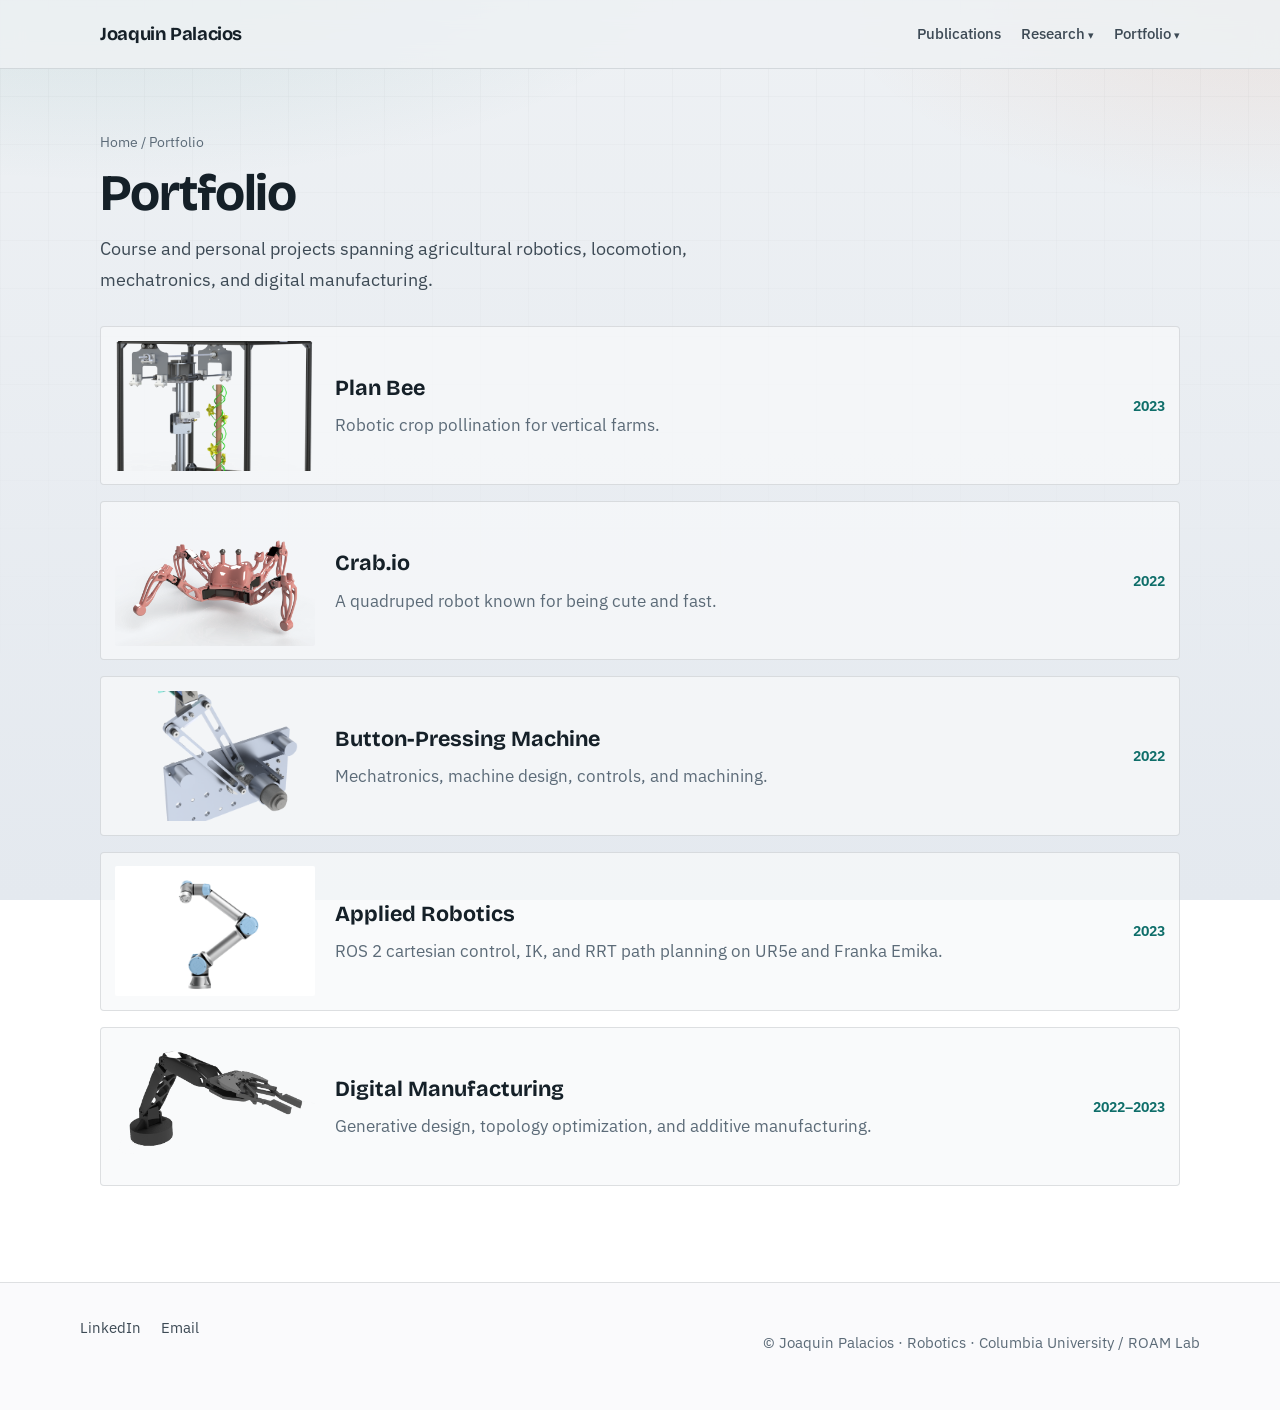
==== portfolio/index.html @ 30b1e807 "First pass replicating portfolio website." ====
<!DOCTYPE html>
<html lang="en">
<head>
  <meta charset="utf-8">
  <meta name="viewport" content="width=device-width, initial-scale=1">
  <title>Portfolio — Joaquin Palacios</title>
  <meta name="description" content="Portfolio — Joaquin Palacios — Joaquin Palacios, robotics engineer and PhD candidate at Columbia University.">
  <link rel="preconnect" href="https://fonts.googleapis.com">
  <link rel="preconnect" href="https://fonts.gstatic.com" crossorigin>
  <link href="https://fonts.googleapis.com/css2?family=Bricolage+Grotesque:opsz,wght@12..96,500..800&family=IBM+Plex+Sans:wght@400;500;600;700&display=swap" rel="stylesheet">
  <link rel="stylesheet" href="../assets/css/styles.css">
</head>
<body>
  <a class="skip-link" href="#content">Skip to content</a>
  <header class="site-header">
    <div class="nav-wrap">
      <a class="brand" href="../">Joaquin Palacios</a>
      <button class="nav-toggle" type="button" aria-expanded="false" aria-controls="site-nav">Menu</button>
      <nav class="nav" id="site-nav" aria-label="Primary">
        <a href="../publications/">Publications</a>
        <details>
          <summary>Research</summary>
          <div class="submenu">
            <a href="../research/">Overview</a>
          <a href="../research/roam-hand-3/">ROAM Hand 3</a>
          <a href="../research/myhand-sci/">MyHand-SCI</a>
          <a href="../research/roam-hand/">ROAM Hand 1</a>
          </div>
        </details>
        <details>
          <summary>Portfolio</summary>
          <div class="submenu">
            <a href="../portfolio/" aria-current="page">Overview</a>
          <a href="../portfolio/plan-bee/">Plan Bee</a>
          <a href="../portfolio/crab-io/">Crab.io</a>
          <a href="../portfolio/button-pressing-machine/">Button-Pressing Machine</a>
          <a href="../portfolio/applied-robotics/">Applied Robotics</a>
          <a href="../portfolio/digital-manufacturing/">Digital Manufacturing</a>
          </div>
        </details>
      </nav>
    </div>
  </header>
  <main id="content">

    <header class="page-hero">
      <p class="crumb"><a href="../">Home</a> / Portfolio</p>
      <h1>Portfolio</h1>
      <p class="tagline">Course and personal projects spanning agricultural robotics, locomotion, mechatronics, and digital manufacturing.</p>
    </header>
    <div class="project-list">
      <a class="project-row reveal" href="plan-bee/">
        <img src="../media/portfolio/plan-bee.png" alt="Plan Bee">
        <div>
          <h2>Plan Bee</h2>
          <p>Robotic crop pollination for vertical farms.</p>
        </div>
        <span class="year">2023</span>
      </a>
      <a class="project-row reveal" href="crab-io/">
        <img src="../media/portfolio/crab-io.png" alt="Crab.io">
        <div>
          <h2>Crab.io</h2>
          <p>A quadruped robot known for being cute and fast.</p>
        </div>
        <span class="year">2022</span>
      </a>
      <a class="project-row reveal" href="button-pressing-machine/">
        <img src="../media/portfolio/button-pressing-machine.png" alt="Button-Pressing Machine">
        <div>
          <h2>Button-Pressing Machine</h2>
          <p>Mechatronics, machine design, controls, and machining.</p>
        </div>
        <span class="year">2022</span>
      </a>
      <a class="project-row reveal" href="applied-robotics/">
        <img src="../media/portfolio/applied-robotics.png" alt="Applied Robotics">
        <div>
          <h2>Applied Robotics</h2>
          <p>ROS 2 cartesian control, IK, and RRT path planning on UR5e and Franka Emika.</p>
        </div>
        <span class="year">2023</span>
      </a>
      <a class="project-row reveal" href="digital-manufacturing/">
        <img src="../media/portfolio/digital-manufacturing.png" alt="Digital Manufacturing">
        <div>
          <h2>Digital Manufacturing</h2>
          <p>Generative design, topology optimization, and additive manufacturing.</p>
        </div>
        <span class="year">2022–2023</span>
      </a>
    </div>

  </main>
  <footer class="site-footer">
    <div class="footer-inner">
      <div>
        <a href="https://www.linkedin.com/in/joaquin-b-palacios" rel="noopener noreferrer">LinkedIn</a>
        <a href="mailto:joaquin.palacios@columbia.edu">Email</a>
      </div>
      <p>© Joaquin Palacios · Robotics · Columbia University / ROAM Lab</p>
    </div>
  </footer>
  <script src="../assets/js/main.js"></script>
</body>
</html>
---- assets/css/styles.css ----
/* Joaquin Palacios — portfolio */
:root {
  --bg: #eef1f4;
  --bg-deep: #e4e9ef;
  --surface: #f7f8fa;
  --ink: #152028;
  --ink-soft: #3d4a55;
  --muted: #5c6b78;
  --line: rgba(21, 32, 40, 0.12);
  --accent: #0f6e6a;
  --accent-2: #c45c26;
  --accent-soft: rgba(15, 110, 106, 0.12);
  --shadow: 0 18px 40px rgba(21, 32, 40, 0.08);
  --radius: 4px;
  --font-display: "Bricolage Grotesque", "Segoe UI", sans-serif;
  --font-body: "IBM Plex Sans", "Segoe UI", sans-serif;
  --max: 1120px;
  --nav-h: 4.25rem;
}

*,
*::before,
*::after {
  box-sizing: border-box;
}

html {
  scroll-behavior: smooth;
}

body {
  margin: 0;
  font-family: var(--font-body);
  font-size: 1.05rem;
  line-height: 1.65;
  color: var(--ink);
  background:
    radial-gradient(ellipse 90% 55% at 8% -10%, rgba(15, 110, 106, 0.14), transparent 55%),
    radial-gradient(ellipse 70% 45% at 100% 0%, rgba(196, 92, 38, 0.1), transparent 50%),
    linear-gradient(180deg, var(--bg) 0%, var(--bg-deep) 100%);
  background-attachment: fixed;
  min-height: 100vh;
}

body::before {
  content: "";
  position: fixed;
  inset: 0;
  pointer-events: none;
  z-index: 0;
  opacity: 0.35;
  background-image:
    linear-gradient(var(--line) 1px, transparent 1px),
    linear-gradient(90deg, var(--line) 1px, transparent 1px);
  background-size: 48px 48px;
  mask-image: linear-gradient(180deg, rgba(0, 0, 0, 0.55), transparent 85%);
}

img,
video {
  max-width: 100%;
  height: auto;
  display: block;
}

a {
  color: var(--accent);
  text-decoration-thickness: 1px;
  text-underline-offset: 0.18em;
}

a:hover {
  color: var(--ink);
}

.skip-link {
  position: absolute;
  left: -999px;
  top: 0;
  background: var(--ink);
  color: #fff;
  padding: 0.5rem 1rem;
  z-index: 1000;
}

.skip-link:focus {
  left: 1rem;
  top: 1rem;
}

.site-header {
  position: sticky;
  top: 0;
  z-index: 50;
  backdrop-filter: blur(12px);
  background: rgba(238, 241, 244, 0.86);
  border-bottom: 1px solid var(--line);
}

.nav-wrap {
  max-width: var(--max);
  margin: 0 auto;
  padding: 0.85rem 1.25rem;
  display: flex;
  align-items: center;
  justify-content: space-between;
  gap: 1rem;
  min-height: var(--nav-h);
}

.brand {
  font-family: var(--font-display);
  font-weight: 700;
  font-size: 1.15rem;
  letter-spacing: -0.02em;
  color: var(--ink);
  text-decoration: none;
}

.brand:hover {
  color: var(--accent);
}

.nav {
  display: flex;
  align-items: center;
  gap: 0.35rem 1.25rem;
  flex-wrap: wrap;
  justify-content: flex-end;
}

.nav a {
  color: var(--ink-soft);
  text-decoration: none;
  font-size: 0.95rem;
  font-weight: 500;
}

.nav a:hover,
.nav a[aria-current="page"] {
  color: var(--accent);
}

.nav details {
  position: relative;
}

.nav summary {
  list-style: none;
  cursor: pointer;
  color: var(--ink-soft);
  font-size: 0.95rem;
  font-weight: 500;
}

.nav summary::-webkit-details-marker {
  display: none;
}

.nav summary::after {
  content: " ▾";
  font-size: 0.75em;
}

.nav details[open] summary {
  color: var(--accent);
}

.nav .submenu {
  position: absolute;
  right: 0;
  top: calc(100% + 0.5rem);
  min-width: 14rem;
  background: var(--surface);
  border: 1px solid var(--line);
  box-shadow: var(--shadow);
  padding: 0.5rem;
  display: grid;
  gap: 0.15rem;
  z-index: 60;
}

.nav .submenu a {
  padding: 0.45rem 0.65rem;
  border-radius: var(--radius);
}

.nav .submenu a:hover {
  background: var(--accent-soft);
}

.nav-toggle {
  display: none;
  border: 1px solid var(--line);
  background: var(--surface);
  padding: 0.4rem 0.7rem;
  font: inherit;
  cursor: pointer;
}

main {
  position: relative;
  z-index: 1;
  max-width: var(--max);
  margin: 0 auto;
  padding: 2rem 1.25rem 4rem;
}

.hero {
  display: grid;
  grid-template-columns: minmax(0, 1.15fr) minmax(0, 0.85fr);
  gap: 2.5rem;
  align-items: end;
  padding: 1.5rem 0 3rem;
  min-height: min(72vh, 640px);
}

.hero-copy .eyebrow {
  font-size: 0.85rem;
  letter-spacing: 0.08em;
  text-transform: uppercase;
  color: var(--accent);
  font-weight: 600;
  margin: 0 0 0.75rem;
}

.hero h1 {
  font-family: var(--font-display);
  font-size: clamp(2.6rem, 6vw, 4.4rem);
  line-height: 1.02;
  letter-spacing: -0.035em;
  margin: 0 0 1rem;
  font-weight: 800;
}

.hero .lede {
  font-size: 1.15rem;
  color: var(--ink-soft);
  max-width: 38rem;
  margin: 0 0 1.25rem;
}

.hero .lede strong {
  color: var(--ink);
  font-weight: 600;
}

.hero-actions {
  display: flex;
  flex-wrap: wrap;
  gap: 0.75rem;
  margin-top: 1.5rem;
}

.btn {
  display: inline-flex;
  align-items: center;
  gap: 0.4rem;
  padding: 0.7rem 1.15rem;
  border-radius: var(--radius);
  font-weight: 600;
  font-size: 0.95rem;
  text-decoration: none;
  border: 1px solid transparent;
  transition: transform 0.2s ease, background 0.2s ease, color 0.2s ease;
}

.btn:hover {
  transform: translateY(-1px);
}

.btn-primary {
  background: var(--ink);
  color: #f4f7f8;
}

.btn-primary:hover {
  background: var(--accent);
  color: #fff;
}

.btn-ghost {
  background: transparent;
  border-color: var(--line);
  color: var(--ink);
}

.btn-ghost:hover {
  border-color: var(--accent);
  color: var(--accent);
}

.hero-media {
  position: relative;
}

.hero-media img {
  width: 100%;
  aspect-ratio: 4 / 5;
  object-fit: cover;
  border-radius: var(--radius);
  box-shadow: var(--shadow);
  filter: saturate(0.92) contrast(1.04);
}

.hero-media::after {
  content: "";
  position: absolute;
  inset: auto -8% -6% 35%;
  height: 28%;
  background: linear-gradient(120deg, var(--accent-soft), rgba(196, 92, 38, 0.18));
  z-index: -1;
  border-radius: 999px;
  filter: blur(18px);
}

.section {
  padding: 2.75rem 0;
}

.section + .section {
  border-top: 1px solid var(--line);
}

.section-head {
  display: flex;
  justify-content: space-between;
  align-items: end;
  gap: 1rem;
  margin-bottom: 1.75rem;
}

.section-head h2 {
  font-family: var(--font-display);
  font-size: clamp(1.8rem, 3.5vw, 2.4rem);
  letter-spacing: -0.03em;
  margin: 0;
}

.section-head p {
  margin: 0.35rem 0 0;
  color: var(--muted);
  max-width: 36rem;
}

.highlight-grid {
  display: grid;
  grid-template-columns: repeat(2, minmax(0, 1fr));
  gap: 1.25rem;
}

.highlight {
  display: grid;
  grid-template-columns: 140px 1fr;
  gap: 1rem;
  padding: 0.85rem;
  background: rgba(247, 248, 250, 0.72);
  border: 1px solid var(--line);
  border-radius: var(--radius);
  text-decoration: none;
  color: inherit;
  transition: border-color 0.2s ease, transform 0.25s ease, box-shadow 0.25s ease;
}

.highlight:hover {
  border-color: rgba(15, 110, 106, 0.45);
  transform: translateY(-3px);
  box-shadow: var(--shadow);
  color: inherit;
}

.highlight img {
  width: 140px;
  height: 110px;
  object-fit: cover;
  border-radius: 2px;
  background: var(--bg-deep);
}

.highlight h3 {
  font-family: var(--font-display);
  font-size: 1.15rem;
  margin: 0 0 0.35rem;
  letter-spacing: -0.02em;
}

.highlight p {
  margin: 0;
  color: var(--muted);
  font-size: 0.95rem;
  line-height: 1.45;
}

.teaser-row {
  display: grid;
  grid-template-columns: repeat(3, minmax(0, 1fr));
  gap: 1rem;
}

.teaser {
  padding: 1.35rem 1.25rem;
  background: var(--surface);
  border: 1px solid var(--line);
  border-radius: var(--radius);
  text-decoration: none;
  color: inherit;
  transition: transform 0.2s ease, border-color 0.2s ease;
}

.teaser:hover {
  transform: translateY(-2px);
  border-color: var(--accent);
  color: inherit;
}

.teaser h3 {
  font-family: var(--font-display);
  margin: 0 0 0.4rem;
}

.teaser span {
  color: var(--accent);
  font-weight: 600;
  font-size: 0.9rem;
}

.page-hero {
  padding: 1rem 0 2rem;
}

.page-hero .crumb {
  font-size: 0.85rem;
  color: var(--muted);
  margin-bottom: 0.75rem;
}

.page-hero .crumb a {
  color: var(--muted);
  text-decoration: none;
}

.page-hero .crumb a:hover {
  color: var(--accent);
}

.page-hero h1 {
  font-family: var(--font-display);
  font-size: clamp(2rem, 4.5vw, 3.2rem);
  letter-spacing: -0.03em;
  margin: 0 0 0.75rem;
  line-height: 1.1;
}

.page-hero .tagline {
  font-size: 1.15rem;
  color: var(--ink-soft);
  max-width: 42rem;
  margin: 0;
}

.meta-grid {
  display: grid;
  grid-template-columns: repeat(auto-fit, minmax(180px, 1fr));
  gap: 0.85rem;
  margin: 1.75rem 0 2rem;
}

.meta {
  padding: 0.85rem 1rem;
  background: rgba(247, 248, 250, 0.8);
  border-left: 3px solid var(--accent);
}

.meta dt {
  font-size: 0.75rem;
  text-transform: uppercase;
  letter-spacing: 0.06em;
  color: var(--muted);
  margin: 0 0 0.25rem;
}

.meta dd {
  margin: 0;
  font-weight: 550;
  color: var(--ink);
  font-size: 0.95rem;
}

.prose {
  max-width: 44rem;
}

.prose h2 {
  font-family: var(--font-display);
  letter-spacing: -0.02em;
  margin: 2rem 0 0.75rem;
  font-size: 1.45rem;
}

.prose p,
.prose li {
  color: var(--ink-soft);
}

.prose ul {
  padding-left: 1.2rem;
}

.gallery {
  display: grid;
  grid-template-columns: repeat(auto-fit, minmax(240px, 1fr));
  gap: 1rem;
  margin: 1.5rem 0 2rem;
}

.gallery figure {
  margin: 0;
  background: var(--surface);
  border: 1px solid var(--line);
  border-radius: var(--radius);
  overflow: hidden;
}

.gallery img,
.gallery video {
  width: 100%;
  aspect-ratio: 4 / 3;
  object-fit: cover;
  background: #d8dee5;
}

.gallery figcaption {
  padding: 0.65rem 0.8rem;
  font-size: 0.85rem;
  color: var(--muted);
}

.gallery.wide img,
.gallery.wide video {
  aspect-ratio: 16 / 10;
}

.project-list {
  display: grid;
  gap: 1rem;
}

.project-row {
  display: grid;
  grid-template-columns: 200px 1fr auto;
  gap: 1.25rem;
  align-items: center;
  padding: 0.85rem;
  background: rgba(247, 248, 250, 0.75);
  border: 1px solid var(--line);
  border-radius: var(--radius);
  text-decoration: none;
  color: inherit;
  transition: transform 0.2s ease, border-color 0.2s ease;
}

.project-row:hover {
  transform: translateY(-2px);
  border-color: rgba(15, 110, 106, 0.4);
  color: inherit;
}

.project-row img {
  width: 200px;
  height: 130px;
  object-fit: cover;
  border-radius: 2px;
}

.project-row h2 {
  font-family: var(--font-display);
  font-size: 1.35rem;
  margin: 0 0 0.35rem;
}

.project-row p {
  margin: 0;
  color: var(--muted);
}

.project-row .year {
  color: var(--accent);
  font-weight: 650;
  font-size: 0.9rem;
}

.pub {
  padding: 1.25rem 0;
  border-bottom: 1px solid var(--line);
}

.pub:last-child {
  border-bottom: 0;
}

.pub .year-label {
  font-size: 0.8rem;
  letter-spacing: 0.06em;
  text-transform: uppercase;
  color: var(--accent);
  font-weight: 650;
  margin-bottom: 0.35rem;
}

.pub h3 {
  font-family: var(--font-display);
  font-size: 1.25rem;
  margin: 0 0 0.5rem;
  letter-spacing: -0.02em;
  line-height: 1.3;
}

.pub .authors {
  color: var(--muted);
  margin: 0 0 0.35rem;
  font-size: 0.95rem;
}

.pub .venue {
  margin: 0 0 0.75rem;
  font-weight: 550;
}

.pub-links {
  display: flex;
  flex-wrap: wrap;
  gap: 0.75rem;
}

.site-footer {
  position: relative;
  z-index: 1;
  border-top: 1px solid var(--line);
  margin-top: 2rem;
  padding: 2rem 1.25rem 2.5rem;
  background: rgba(247, 248, 250, 0.65);
}

.footer-inner {
  max-width: var(--max);
  margin: 0 auto;
  display: flex;
  flex-wrap: wrap;
  justify-content: space-between;
  gap: 1rem;
  color: var(--muted);
  font-size: 0.95rem;
}

.footer-inner a {
  color: var(--ink-soft);
  text-decoration: none;
  margin-right: 1rem;
}

.footer-inner a:hover {
  color: var(--accent);
}

.reveal {
  opacity: 0;
  transform: translateY(16px);
  transition: opacity 0.7s ease, transform 0.7s ease;
}

.reveal.is-visible {
  opacity: 1;
  transform: none;
}

.hero-copy,
.hero-media {
  animation: rise 0.9s ease both;
}

.hero-media {
  animation-delay: 0.12s;
}

@keyframes rise {
  from {
    opacity: 0;
    transform: translateY(18px);
  }
  to {
    opacity: 1;
    transform: none;
  }
}

@media (max-width: 860px) {
  .hero {
    grid-template-columns: 1fr;
    min-height: auto;
    gap: 1.75rem;
  }

  .hero-media {
    order: -1;
    max-width: 320px;
  }

  .hero-media img {
    aspect-ratio: 1;
  }

  .highlight-grid {
    grid-template-columns: 1fr;
  }

  .highlight {
    grid-template-columns: 110px 1fr;
  }

  .highlight img {
    width: 110px;
    height: 90px;
  }

  .teaser-row {
    grid-template-columns: 1fr;
  }

  .project-row {
    grid-template-columns: 1fr;
  }

  .project-row img {
    width: 100%;
    height: 180px;
  }

  .project-row .year {
    justify-self: start;
  }

  .nav-toggle {
    display: inline-flex;
  }

  .nav {
    display: none;
    width: 100%;
    flex-direction: column;
    align-items: stretch;
    padding-bottom: 0.75rem;
  }

  .nav.is-open {
    display: flex;
  }

  .nav-wrap {
    flex-wrap: wrap;
  }

  .nav .submenu {
    position: static;
    box-shadow: none;
    border: 0;
    background: transparent;
    padding-left: 0.5rem;
  }
}

@media (prefers-reduced-motion: reduce) {
  *,
  *::before,
  *::after {
    animation: none !important;
    transition: none !important;
  }

  .reveal {
    opacity: 1;
    transform: none;
  }
}
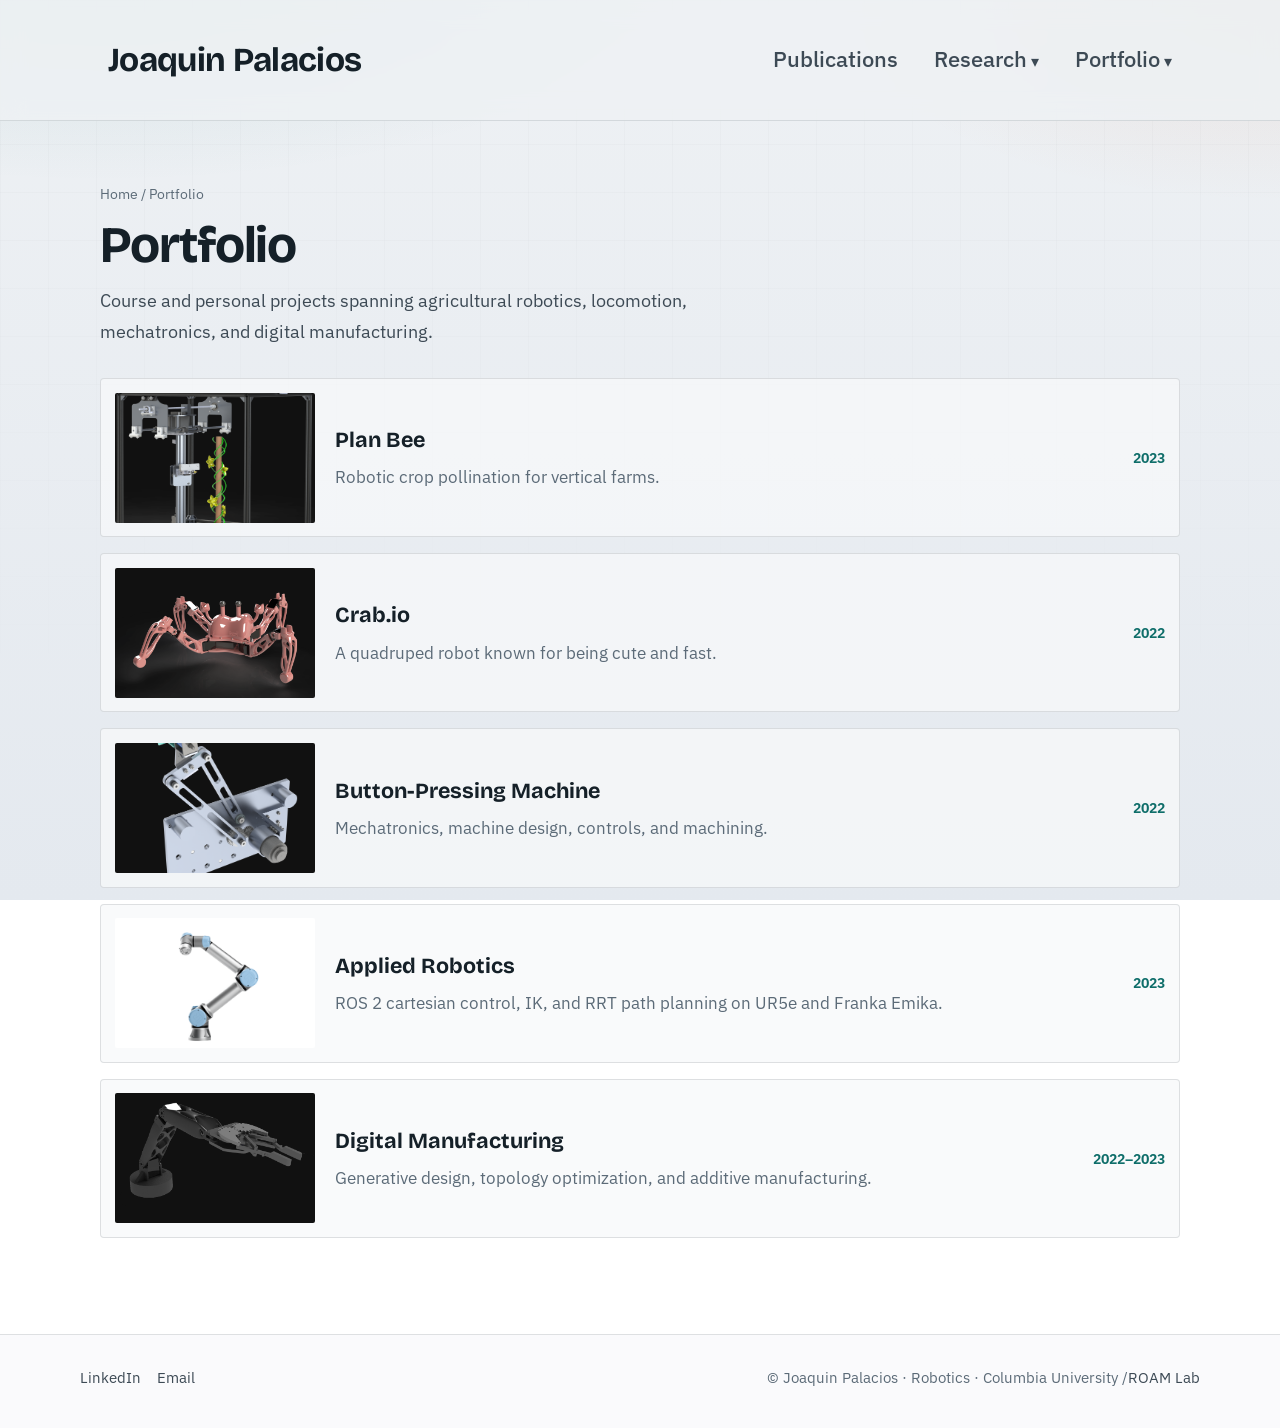
==== commit 9ba6f14a: "Updated to include DITTO." ====
--- a/portfolio/index.html
+++ b/portfolio/index.html
@@ -22,6 +22,7 @@
           <summary>Research</summary>
           <div class="submenu">
             <a href="../research/">Overview</a>
+          <a href="https://roamlab.github.io/ditto/" rel="noopener noreferrer">DITTO</a>
           <a href="../research/roam-hand-3/">ROAM Hand 3</a>
           <a href="../research/myhand-sci/">MyHand-SCI</a>
           <a href="../research/roam-hand/">ROAM Hand 1</a>
@@ -98,7 +99,7 @@
         <a href="https://www.linkedin.com/in/joaquin-b-palacios" rel="noopener noreferrer">LinkedIn</a>
         <a href="mailto:joaquin.palacios@columbia.edu">Email</a>
       </div>
-      <p>© Joaquin Palacios · Robotics · Columbia University / ROAM Lab</p>
+      <p>© Joaquin Palacios · Robotics · Columbia University / <a href="https://roam.me.columbia.edu/" rel="noopener noreferrer">ROAM Lab</a></p>
     </div>
   </footer>
   <script src="../assets/js/main.js"></script>
--- a/assets/css/styles.css
+++ b/assets/css/styles.css
@@ -15,7 +15,47 @@
   --font-display: "Bricolage Grotesque", "Segoe UI", sans-serif;
   --font-body: "IBM Plex Sans", "Segoe UI", sans-serif;
   --max: 1120px;
-  --nav-h: 4.25rem;
+
+  /* —— Top menu bar (tune these) ——
+     Try: compact  --nav-h: 4rem;  --nav-brand-size: 1.2rem;  --nav-link-size: 1rem;
+          current  values below
+          large    --nav-h: 6rem;  --nav-brand-size: 1.75rem; --nav-link-size: 1.2rem;
+  */
+  --nav-h: 7.5rem;               /* bar min-height */
+  --nav-pad-y: 1.75rem;          /* vertical padding inside bar */
+  --nav-pad-x: 1.75rem;          /* horizontal padding */
+  --nav-brand-size: 2.1rem;      /* “Joaquin Palacios” size */
+  --nav-link-size: 1.35rem;      /* Publications / Research / Portfolio */
+  --nav-link-gap: 2.25rem;       /* space between nav items */
+  --nav-submenu-min: 17rem;      /* dropdown width */
+
+  /* —— Hero portrait crop (tune these) ——
+     Photo height matches the text column on desktop.
+     object-position y = 50% crops equally from top & bottom.
+       lower % (e.g. 40%) → show more of the top
+       higher % (e.g. 60%) → show more of the bottom
+     zoom > 1 crops in tighter (more equal top/bottom trim).
+  */
+  --hero-photo-focus-y: 50%;     /* vertical focus / crop balance */
+  --hero-photo-focus-x: 50%;     /* horizontal focus */
+  --hero-photo-zoom: 1;          /* 1 = fit cover; try 1.08–1.2 for tighter crop */
+  --hero-photo-col: 0.85fr;      /* width of photo column vs text (1.15fr) */
+
+  /* —— All Projects grid (tune these) ——
+     Original site: 3 columns, large images above centered captions.
+  */
+  --project-cols: 3;
+  --project-gap: 1.75rem;
+  --project-img-ratio: 1 / 1;    /* fixed image box so text lines up across a row */
+  --project-title-size: 1.2rem;
+  --project-body-size: 1rem;
+
+  /* —— Highlights carousel —— */
+  --feature-img-max-h: 420px;
+  --feature-pad: 1.75rem;
+  --feature-slide-w: min(920px, 78vw); /* active slide width; neighbors peek beside it */
+  --feature-peek-opacity: 0.38;
+  --feature-peek-scale: 0.9;
 }
 
 *,
@@ -100,21 +140,22 @@
 .nav-wrap {
   max-width: var(--max);
   margin: 0 auto;
-  padding: 0.85rem 1.25rem;
+  padding: var(--nav-pad-y) var(--nav-pad-x);
   display: flex;
   align-items: center;
   justify-content: space-between;
-  gap: 1rem;
+  gap: 1.25rem;
   min-height: var(--nav-h);
 }
 
 .brand {
   font-family: var(--font-display);
   font-weight: 700;
-  font-size: 1.15rem;
+  font-size: var(--nav-brand-size);
   letter-spacing: -0.02em;
   color: var(--ink);
   text-decoration: none;
+  line-height: 1.15;
 }
 
 .brand:hover {
@@ -124,7 +165,7 @@
 .nav {
   display: flex;
   align-items: center;
-  gap: 0.35rem 1.25rem;
+  gap: 0.4rem var(--nav-link-gap);
   flex-wrap: wrap;
   justify-content: flex-end;
 }
@@ -132,7 +173,7 @@
 .nav a {
   color: var(--ink-soft);
   text-decoration: none;
-  font-size: 0.95rem;
+  font-size: var(--nav-link-size);
   font-weight: 500;
 }
 
@@ -149,7 +190,7 @@
   list-style: none;
   cursor: pointer;
   color: var(--ink-soft);
-  font-size: 0.95rem;
+  font-size: var(--nav-link-size);
   font-weight: 500;
 }
 
@@ -170,18 +211,19 @@
   position: absolute;
   right: 0;
   top: calc(100% + 0.5rem);
-  min-width: 14rem;
+  min-width: var(--nav-submenu-min);
   background: var(--surface);
   border: 1px solid var(--line);
   box-shadow: var(--shadow);
-  padding: 0.5rem;
+  padding: 0.55rem;
   display: grid;
   gap: 0.15rem;
   z-index: 60;
 }
 
 .nav .submenu a {
-  padding: 0.45rem 0.65rem;
+  font-size: calc(var(--nav-link-size) * 0.95);
+  padding: 0.5rem 0.7rem;
   border-radius: var(--radius);
 }
 
@@ -208,11 +250,10 @@
 
 .hero {
   display: grid;
-  grid-template-columns: minmax(0, 1.15fr) minmax(0, 0.85fr);
+  grid-template-columns: minmax(0, 1.15fr) minmax(0, var(--hero-photo-col));
   gap: 2.5rem;
-  align-items: end;
+  align-items: stretch; /* photo column matches text column height */
   padding: 1.5rem 0 3rem;
-  min-height: min(72vh, 640px);
 }
 
 .hero-copy .eyebrow {
@@ -292,14 +333,19 @@
 
 .hero-media {
   position: relative;
+  min-height: 0;
+  overflow: hidden;
+  border-radius: var(--radius);
+  box-shadow: var(--shadow);
 }
 
 .hero-media img {
   width: 100%;
-  aspect-ratio: 4 / 5;
+  height: 100%;
   object-fit: cover;
-  border-radius: var(--radius);
-  box-shadow: var(--shadow);
+  object-position: var(--hero-photo-focus-x) var(--hero-photo-focus-y);
+  transform: scale(var(--hero-photo-zoom));
+  transform-origin: var(--hero-photo-focus-x) var(--hero-photo-focus-y);
   filter: saturate(0.92) contrast(1.04);
 }
 
@@ -340,55 +386,246 @@
 .section-head p {
   margin: 0.35rem 0 0;
   color: var(--muted);
-  max-width: 36rem;
-}
-
-.highlight-grid {
+  max-width: none; /* full content width; set e.g. 36rem to constrain */
+}
+
+/* Featured Highlights carousel — full-bleed white + peek neighbors */
+.section-highlights {
+  padding-bottom: 0;
+}
+
+.feature-carousel-bleed {
+  width: 100vw;
+  margin-left: calc(50% - 50vw);
+  margin-right: calc(50% - 50vw);
+  background: #fff;
+  border-top: 1px solid var(--line);
+  border-bottom: 1px solid var(--line);
+  padding: 1.75rem 0 2.25rem;
+}
+
+.feature-carousel {
+  position: relative;
+  background: transparent;
+  border: 0;
+  border-radius: 0;
+  padding: 0;
+  overflow: hidden;
+}
+
+.feature-viewport {
+  position: relative;
+  overflow: hidden;
+  width: 100%;
+}
+
+.feature-track {
+  display: flex;
+  align-items: stretch;
+  gap: 1.25rem;
+  will-change: transform;
+  transition: transform 0.55s cubic-bezier(0.22, 1, 0.36, 1);
+}
+
+.feature-slide {
   display: grid;
-  grid-template-columns: repeat(2, minmax(0, 1fr));
-  gap: 1.25rem;
-}
-
-.highlight {
-  display: grid;
-  grid-template-columns: 140px 1fr;
-  gap: 1rem;
-  padding: 0.85rem;
-  background: rgba(247, 248, 250, 0.72);
-  border: 1px solid var(--line);
-  border-radius: var(--radius);
+  grid-template-columns: minmax(0, 1.15fr) minmax(0, 0.85fr);
+  gap: 2rem;
+  align-items: center;
   text-decoration: none;
   color: inherit;
-  transition: border-color 0.2s ease, transform 0.25s ease, box-shadow 0.25s ease;
-}
-
-.highlight:hover {
-  border-color: rgba(15, 110, 106, 0.45);
-  transform: translateY(-3px);
-  box-shadow: var(--shadow);
+  flex: 0 0 var(--feature-slide-w);
+  width: var(--feature-slide-w);
+  box-sizing: border-box;
+  padding: 0.5rem 1.25rem;
+  opacity: var(--feature-peek-opacity);
+  transform: scale(var(--feature-peek-scale));
+  transform-origin: center center;
+  transition: opacity 0.45s ease, transform 0.45s ease, filter 0.45s ease;
+  filter: saturate(0.85);
+  pointer-events: none;
+}
+
+.feature-slide.is-active {
+  opacity: 1;
+  transform: scale(1);
+  filter: none;
+  pointer-events: auto;
+  animation: none;
+}
+
+.feature-slide.is-prev,
+.feature-slide.is-next {
+  pointer-events: auto;
+  cursor: pointer;
+}
+
+.feature-slide img,
+.feature-slide .thumb-video {
+  width: 100%;
+  max-height: var(--feature-img-max-h);
+  object-fit: contain;
+  background: #fff;
+}
+
+.feature-slide .thumb-video {
+  display: block;
+}
+
+.feature-copy h3 {
+  font-family: var(--font-display);
+  font-size: clamp(1.6rem, 3vw, 2.2rem);
+  letter-spacing: -0.03em;
+  margin: 0 0 0.75rem;
+  color: var(--accent);
+}
+
+.feature-slide:hover .feature-copy h3 {
+  color: var(--ink);
+}
+
+.feature-copy p {
+  margin: 0;
+  color: var(--ink-soft);
+  font-size: 1.1rem;
+  line-height: 1.55;
+}
+
+.feature-copy p strong {
+  color: var(--ink);
+  font-weight: 650;
+}
+
+.feature-copy .feature-link {
+  display: inline-block;
+  margin-top: 1.1rem;
+  color: var(--accent);
+  font-weight: 600;
+}
+
+.feature-nav {
+  display: flex;
+  align-items: center;
+  justify-content: space-between;
+  gap: 1rem;
+  margin: 1.35rem auto 0;
+  max-width: var(--max);
+  padding: 0 1.25rem;
+}
+
+.feature-btn {
+  appearance: none;
+  border: 1px solid var(--line);
+  background: var(--surface);
+  color: var(--ink);
+  font: inherit;
+  font-weight: 600;
+  font-size: 0.95rem;
+  padding: 0.55rem 0.95rem;
+  border-radius: var(--radius);
+  cursor: pointer;
+  transition: border-color 0.2s ease, background 0.2s ease;
+}
+
+.feature-btn:hover {
+  border-color: var(--accent);
+  background: #fff;
+}
+
+.feature-dots {
+  display: flex;
+  gap: 0.45rem;
+  align-items: center;
+}
+
+.feature-dots button {
+  width: 0.55rem;
+  height: 0.55rem;
+  border-radius: 999px;
+  border: 0;
+  padding: 0;
+  background: rgba(21, 32, 40, 0.25);
+  cursor: pointer;
+}
+
+.feature-dots button.is-active {
+  background: var(--accent);
+  width: 1.35rem;
+}
+
+/* All Projects grid */
+.project-grid {
+  display: grid;
+  grid-template-columns: repeat(var(--project-cols), minmax(0, 1fr));
+  gap: var(--project-gap);
+  align-items: stretch;
+  background: #fff;
+  padding: 1.75rem 1.5rem 2rem;
+  border-radius: var(--radius);
+  border: 1px solid var(--line);
+}
+
+.project-card {
+  display: grid;
+  grid-template-rows: auto auto 1fr;
+  gap: 0.85rem;
+  text-decoration: none;
   color: inherit;
-}
-
-.highlight img {
-  width: 140px;
-  height: 110px;
+  text-align: center;
+  transition: transform 0.25s ease;
+}
+
+.project-card:hover {
+  transform: translateY(-4px);
+  color: inherit;
+}
+
+.project-media {
+  aspect-ratio: var(--project-img-ratio);
+  display: flex;
+  align-items: center;
+  justify-content: center;
+  background: #fff;
+}
+
+.project-media img,
+.project-media .thumb-video {
+  max-width: 100%;
+  max-height: 100%;
+  width: auto;
+  height: auto;
+  object-fit: contain;
+}
+
+.project-media .thumb-video {
+  width: 100%;
+  height: 100%;
   object-fit: cover;
-  border-radius: 2px;
-  background: var(--bg-deep);
-}
-
-.highlight h3 {
+}
+
+.project-card h3 {
   font-family: var(--font-display);
-  font-size: 1.15rem;
-  margin: 0 0 0.35rem;
+  font-size: var(--project-title-size);
+  margin: 0;
   letter-spacing: -0.02em;
-}
-
-.highlight p {
+  color: var(--accent);
+  min-height: 1.35em; /* keep titles aligned across the row */
+}
+
+.project-card:hover h3 {
+  color: var(--ink);
+}
+
+.project-card p {
   margin: 0;
-  color: var(--muted);
-  font-size: 0.95rem;
-  line-height: 1.45;
+  color: var(--ink-soft);
+  font-size: var(--project-body-size);
+  line-height: 1.5;
+}
+
+.project-card p strong {
+  color: var(--ink);
+  font-weight: 650;
 }
 
 .teaser-row {
@@ -398,7 +635,10 @@
 }
 
 .teaser {
-  padding: 1.35rem 1.25rem;
+  display: flex;
+  flex-direction: column;
+  padding: 0;
+  overflow: hidden;
   background: var(--surface);
   border: 1px solid var(--line);
   border-radius: var(--radius);
@@ -413,9 +653,27 @@
   color: inherit;
 }
 
+.teaser-thumb {
+  display: block;
+  width: 100%;
+  aspect-ratio: 16 / 10;
+  object-fit: cover;
+  background: var(--bg-deep);
+}
+
+.teaser-body {
+  padding: 1.1rem 1.15rem 1.25rem;
+}
+
 .teaser h3 {
   font-family: var(--font-display);
   margin: 0 0 0.4rem;
+}
+
+.teaser p {
+  margin: 0 0 0.65rem;
+  color: var(--muted);
+  font-size: 0.95rem;
 }
 
 .teaser span {
@@ -565,11 +823,14 @@
   color: inherit;
 }
 
-.project-row img {
+.project-row img,
+.project-row .thumb-video {
   width: 200px;
   height: 130px;
   object-fit: cover;
   border-radius: 2px;
+  display: block;
+  background: #111;
 }
 
 .project-row h2 {
@@ -590,12 +851,36 @@
 }
 
 .pub {
-  padding: 1.25rem 0;
+  display: grid;
+  grid-template-columns: minmax(140px, 220px) minmax(0, 1fr);
+  gap: 1.25rem 1.5rem;
+  align-items: start;
+  padding: 1.35rem 0;
   border-bottom: 1px solid var(--line);
 }
 
 .pub:last-child {
   border-bottom: 0;
+}
+
+.pub-thumb {
+  margin: 0;
+  background: #fff;
+  border: 1px solid var(--line);
+  border-radius: var(--radius);
+  overflow: hidden;
+}
+
+.pub-thumb img {
+  width: 100%;
+  aspect-ratio: 1;
+  object-fit: contain;
+  display: block;
+  background: #fff;
+}
+
+.pub-body {
+  min-width: 0;
 }
 
 .pub .year-label {
@@ -630,6 +915,16 @@
   display: flex;
   flex-wrap: wrap;
   gap: 0.75rem;
+}
+
+@media (max-width: 640px) {
+  .pub {
+    grid-template-columns: 1fr;
+  }
+
+  .pub-thumb {
+    max-width: 220px;
+  }
 }
 
 .site-footer {
@@ -647,15 +942,29 @@
   display: flex;
   flex-wrap: wrap;
   justify-content: space-between;
+  align-items: center; /* vertically align left links with right credit */
   gap: 1rem;
   color: var(--muted);
   font-size: 0.95rem;
+  line-height: 1.4;
+}
+
+.footer-inner > div,
+.footer-inner > p {
+  margin: 0;
+  display: flex;
+  align-items: center;
+  min-height: 1.4em;
 }
 
 .footer-inner a {
   color: var(--ink-soft);
   text-decoration: none;
   margin-right: 1rem;
+}
+
+.footer-inner a:last-child {
+  margin-right: 0;
 }
 
 .footer-inner a:hover {
@@ -703,23 +1012,34 @@
   .hero-media {
     order: -1;
     max-width: 320px;
+    aspect-ratio: 1;
+    align-self: start;
   }
 
   .hero-media img {
-    aspect-ratio: 1;
-  }
-
-  .highlight-grid {
+    height: 100%;
+  }
+
+  .feature-slide {
     grid-template-columns: 1fr;
-  }
-
-  .highlight {
-    grid-template-columns: 110px 1fr;
-  }
-
-  .highlight img {
-    width: 110px;
-    height: 90px;
+    gap: 1.25rem;
+    text-align: center;
+    --feature-slide-w: min(920px, 86vw);
+  }
+
+  .feature-slide img,
+  .feature-slide .thumb-video {
+    max-height: 280px;
+  }
+
+  .project-grid {
+    grid-template-columns: 1fr;
+  }
+
+  .project-media {
+    max-width: min(100%, 360px);
+    margin: 0 auto;
+    width: 100%;
   }
 
   .teaser-row {
@@ -730,7 +1050,8 @@
     grid-template-columns: 1fr;
   }
 
-  .project-row img {
+  .project-row img,
+  .project-row .thumb-video {
     width: 100%;
     height: 180px;
   }
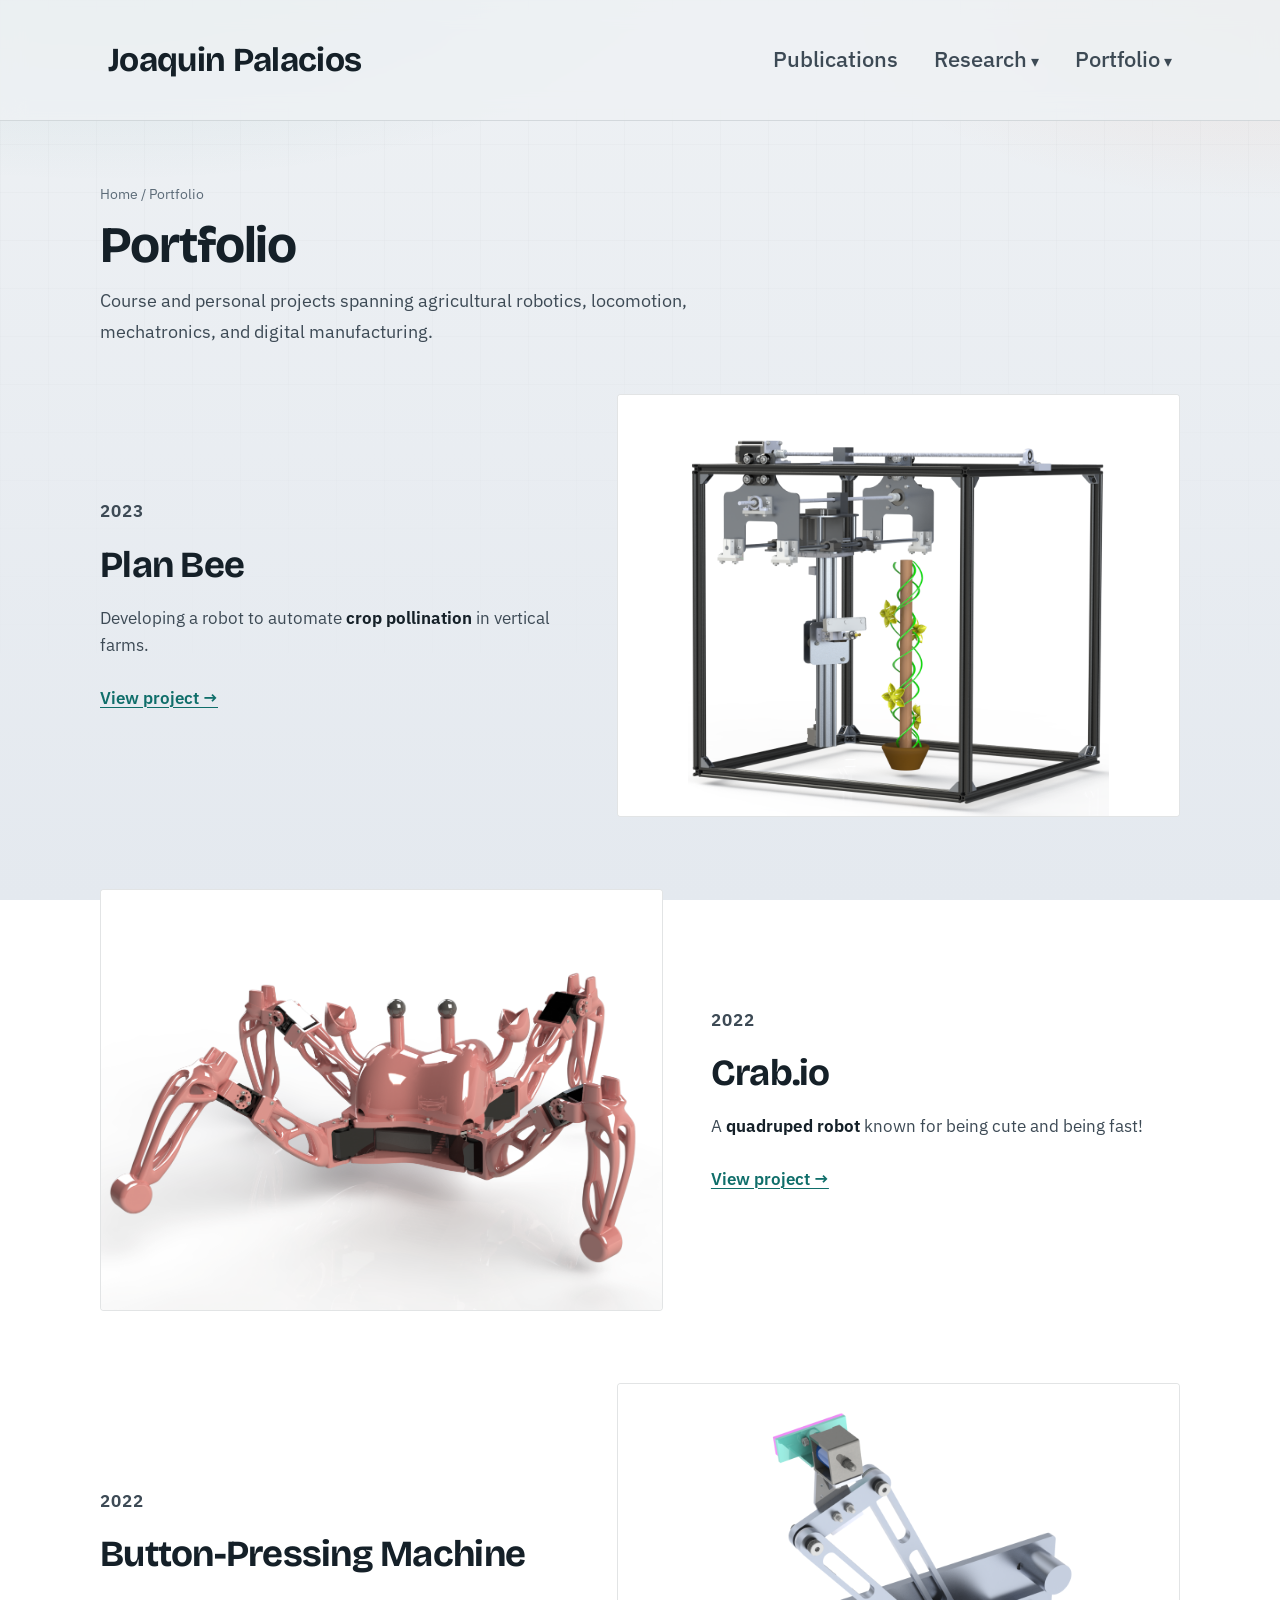
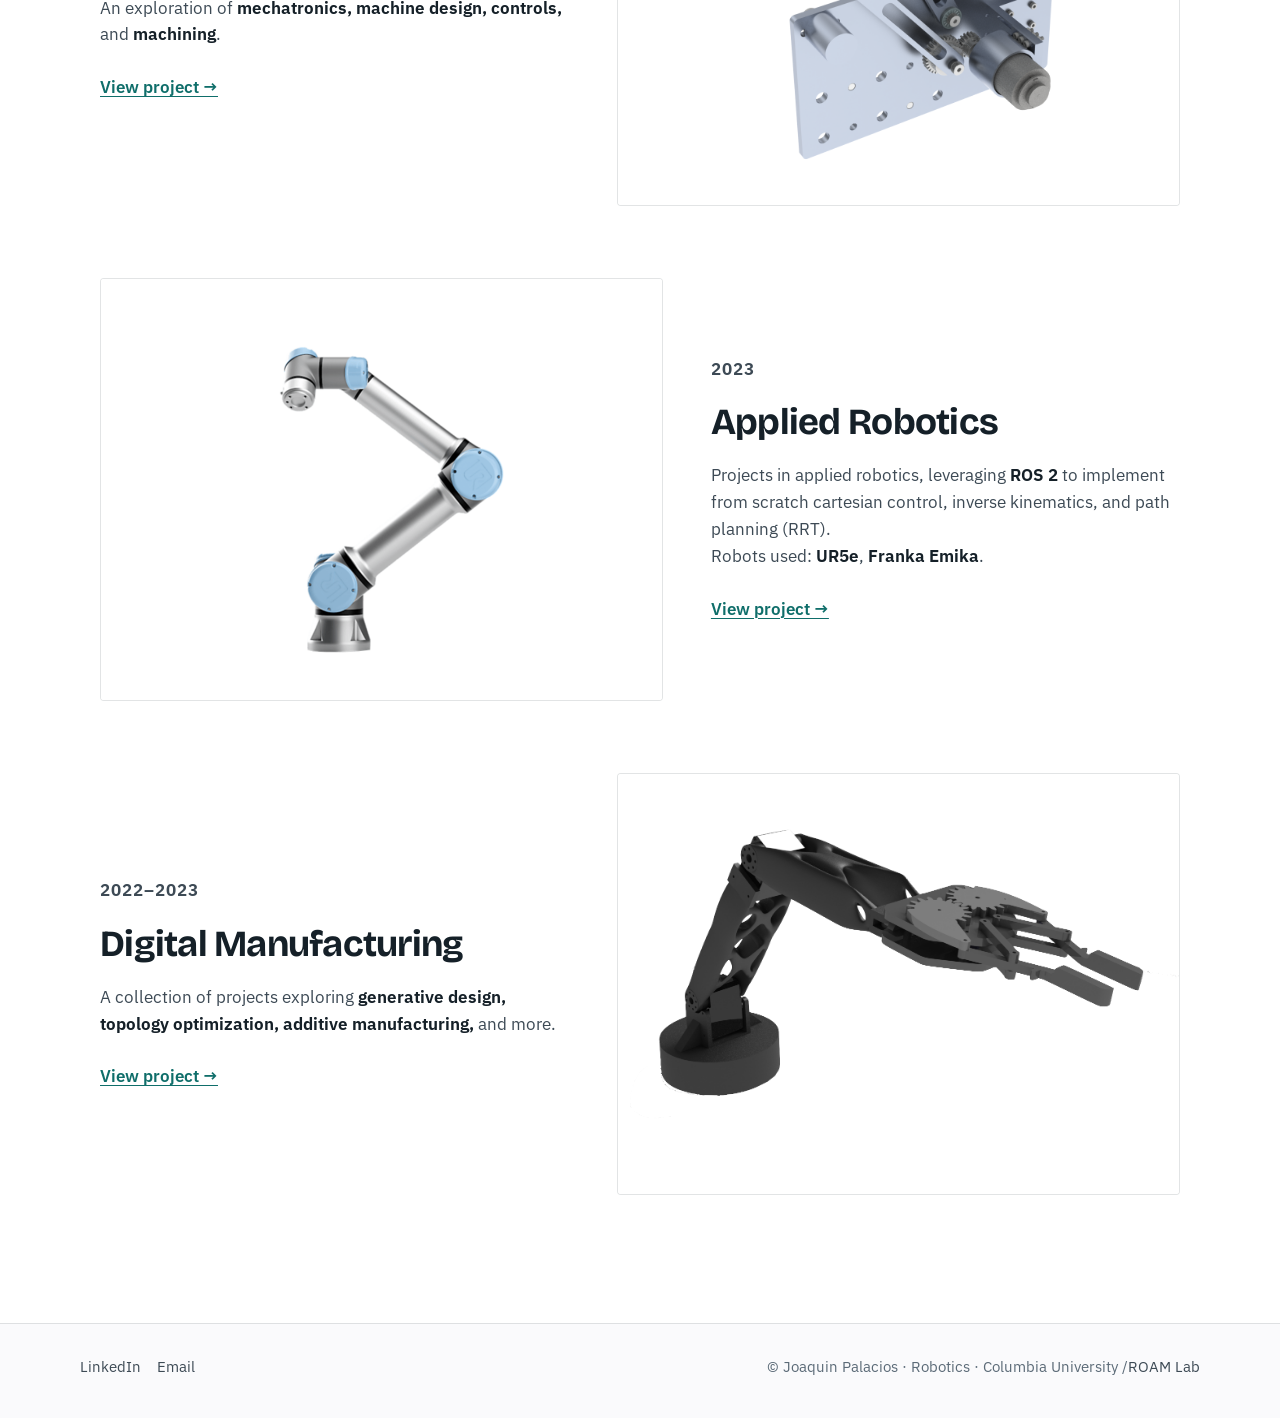
==== commit b92a2551: "Updating publications and page formatting." ====
--- a/portfolio/index.html
+++ b/portfolio/index.html
@@ -8,7 +8,7 @@
   <link rel="preconnect" href="https://fonts.googleapis.com">
   <link rel="preconnect" href="https://fonts.gstatic.com" crossorigin>
   <link href="https://fonts.googleapis.com/css2?family=Bricolage+Grotesque:opsz,wght@12..96,500..800&family=IBM+Plex+Sans:wght@400;500;600;700&display=swap" rel="stylesheet">
-  <link rel="stylesheet" href="../assets/css/styles.css">
+  <link rel="stylesheet" href="../assets/css/styles.css?v=37280140">
 </head>
 <body>
   <a class="skip-link" href="#content">Skip to content</a>
@@ -17,7 +17,7 @@
       <a class="brand" href="../">Joaquin Palacios</a>
       <button class="nav-toggle" type="button" aria-expanded="false" aria-controls="site-nav">Menu</button>
       <nav class="nav" id="site-nav" aria-label="Primary">
-        <a href="../publications/">Publications</a>
+        <a href="../#publications">Publications</a>
         <details>
           <summary>Research</summary>
           <div class="submenu">
@@ -49,47 +49,62 @@
       <h1>Portfolio</h1>
       <p class="tagline">Course and personal projects spanning agricultural robotics, locomotion, mechatronics, and digital manufacturing.</p>
     </header>
-    <div class="project-list">
-      <a class="project-row reveal" href="plan-bee/">
-        <img src="../media/portfolio/plan-bee.png" alt="Plan Bee">
-        <div>
-          <h2>Plan Bee</h2>
-          <p>Robotic crop pollination for vertical farms.</p>
+    <div class="showcase">
+      <article class="showcase-row reveal">
+        <a class="showcase-media" href="plan-bee/" tabindex="-1" aria-hidden="true">
+          <img src="../media/home/highlight-plan-bee.png" alt="Plan Bee" loading="lazy">
+        </a>
+        <div class="showcase-copy">
+          <p class="overview-year">2023</p>
+          <h2><a href="plan-bee/">Plan Bee</a></h2>
+          <p>Developing a robot to automate <strong>crop pollination</strong> in vertical farms.</p>
+          <a class="overview-link" href="plan-bee/">View project →</a>
         </div>
-        <span class="year">2023</span>
-      </a>
-      <a class="project-row reveal" href="crab-io/">
-        <img src="../media/portfolio/crab-io.png" alt="Crab.io">
-        <div>
-          <h2>Crab.io</h2>
-          <p>A quadruped robot known for being cute and fast.</p>
+      </article>
+      <article class="showcase-row reveal">
+        <a class="showcase-media" href="crab-io/" tabindex="-1" aria-hidden="true">
+          <img src="../media/home/highlight-crab-io.png" alt="Crab.io" loading="lazy">
+        </a>
+        <div class="showcase-copy">
+          <p class="overview-year">2022</p>
+          <h2><a href="crab-io/">Crab.io</a></h2>
+          <p>A <strong>quadruped robot</strong> known for being cute and being fast!</p>
+          <a class="overview-link" href="crab-io/">View project →</a>
         </div>
-        <span class="year">2022</span>
-      </a>
-      <a class="project-row reveal" href="button-pressing-machine/">
-        <img src="../media/portfolio/button-pressing-machine.png" alt="Button-Pressing Machine">
-        <div>
-          <h2>Button-Pressing Machine</h2>
-          <p>Mechatronics, machine design, controls, and machining.</p>
+      </article>
+      <article class="showcase-row reveal">
+        <a class="showcase-media" href="button-pressing-machine/" tabindex="-1" aria-hidden="true">
+          <img src="../media/home/highlight-button-pressing-machine.png" alt="Button-Pressing Machine" loading="lazy">
+        </a>
+        <div class="showcase-copy">
+          <p class="overview-year">2022</p>
+          <h2><a href="button-pressing-machine/">Button-Pressing Machine</a></h2>
+          <p>An exploration of <strong>mechatronics, machine design, controls,</strong> and <strong>machining</strong>.</p>
+          <a class="overview-link" href="button-pressing-machine/">View project →</a>
         </div>
-        <span class="year">2022</span>
-      </a>
-      <a class="project-row reveal" href="applied-robotics/">
-        <img src="../media/portfolio/applied-robotics.png" alt="Applied Robotics">
-        <div>
-          <h2>Applied Robotics</h2>
-          <p>ROS 2 cartesian control, IK, and RRT path planning on UR5e and Franka Emika.</p>
+      </article>
+      <article class="showcase-row reveal">
+        <a class="showcase-media" href="applied-robotics/" tabindex="-1" aria-hidden="true">
+          <img src="../media/home/highlight-applied-robotics.png" alt="Applied Robotics" loading="lazy">
+        </a>
+        <div class="showcase-copy">
+          <p class="overview-year">2023</p>
+          <h2><a href="applied-robotics/">Applied Robotics</a></h2>
+          <p>Projects in applied robotics, leveraging <strong>ROS 2</strong> to implement from scratch cartesian control, inverse kinematics, and path planning (RRT).<br>Robots used: <strong>UR5e</strong>, <strong>Franka Emika</strong>.</p>
+          <a class="overview-link" href="applied-robotics/">View project →</a>
         </div>
-        <span class="year">2023</span>
-      </a>
-      <a class="project-row reveal" href="digital-manufacturing/">
-        <img src="../media/portfolio/digital-manufacturing.png" alt="Digital Manufacturing">
-        <div>
-          <h2>Digital Manufacturing</h2>
-          <p>Generative design, topology optimization, and additive manufacturing.</p>
+      </article>
+      <article class="showcase-row reveal">
+        <a class="showcase-media" href="digital-manufacturing/" tabindex="-1" aria-hidden="true">
+          <img src="../media/home/highlight-digital-manufacturing.png" alt="Digital Manufacturing" loading="lazy">
+        </a>
+        <div class="showcase-copy">
+          <p class="overview-year">2022–2023</p>
+          <h2><a href="digital-manufacturing/">Digital Manufacturing</a></h2>
+          <p>A collection of projects exploring <strong>generative design, topology optimization, additive manufacturing,</strong> and more.</p>
+          <a class="overview-link" href="digital-manufacturing/">View project →</a>
         </div>
-        <span class="year">2022–2023</span>
-      </a>
+      </article>
     </div>
 
   </main>
@@ -102,6 +117,6 @@
       <p>© Joaquin Palacios · Robotics · Columbia University / <a href="https://roam.me.columbia.edu/" rel="noopener noreferrer">ROAM Lab</a></p>
     </div>
   </footer>
-  <script src="../assets/js/main.js"></script>
+  <script src="../assets/js/main.js?v=7d8d8bed"></script>
 </body>
 </html>
--- a/assets/css/styles.css
+++ b/assets/css/styles.css
@@ -51,11 +51,11 @@
   --project-body-size: 1rem;
 
   /* —— Highlights carousel —— */
-  --feature-img-max-h: 420px;
+  --feature-img-max-h: 300px;  /* keep square renders close to the 16:9 DITTO video's height */
   --feature-pad: 1.75rem;
-  --feature-slide-w: min(920px, 78vw); /* active slide width; neighbors peek beside it */
-  --feature-peek-opacity: 0.38;
-  --feature-peek-scale: 0.9;
+  --feature-slide-w: min(780px, 64vw); /* active slide width; narrower = more of each neighbor peeks in */
+  --feature-peek-opacity: 0.5;
+  --feature-peek-scale: 0.92;
 }
 
 *,
@@ -460,6 +460,11 @@
   cursor: pointer;
 }
 
+.feature-slide.is-prev:hover,
+.feature-slide.is-next:hover {
+  opacity: 0.8;
+}
+
 .feature-slide img,
 .feature-slide .thumb-video {
   width: 100%;
@@ -506,30 +511,64 @@
 .feature-nav {
   display: flex;
   align-items: center;
-  justify-content: space-between;
-  gap: 1rem;
+  justify-content: center;
   margin: 1.35rem auto 0;
   max-width: var(--max);
   padding: 0 1.25rem;
 }
 
-.feature-btn {
-  appearance: none;
+/* Round arrows sitting on the edges of the active slide */
+.feature-arrow {
+  position: absolute;
+  top: 50%;
+  z-index: 2;
+  display: grid;
+  place-items: center;
+  width: 3rem;
+  height: 3rem;
+  padding: 0;
   border: 1px solid var(--line);
-  background: var(--surface);
+  border-radius: 999px;
+  background: rgba(255, 255, 255, 0.92);
   color: var(--ink);
-  font: inherit;
-  font-weight: 600;
-  font-size: 0.95rem;
-  padding: 0.55rem 0.95rem;
-  border-radius: var(--radius);
+  box-shadow: 0 6px 18px rgba(21, 32, 40, 0.12);
   cursor: pointer;
-  transition: border-color 0.2s ease, background 0.2s ease;
-}
-
-.feature-btn:hover {
+  transform: translateY(-50%);
+  transition: opacity 0.25s ease, color 0.2s ease, border-color 0.2s ease, box-shadow 0.2s ease;
+}
+
+.feature-arrow svg {
+  width: 1.35rem;
+  height: 1.35rem;
+  fill: none;
+  stroke: currentColor;
+  stroke-width: 2.25;
+  stroke-linecap: round;
+  stroke-linejoin: round;
+}
+
+.feature-arrow:hover {
+  color: var(--accent);
   border-color: var(--accent);
-  background: #fff;
+  box-shadow: 0 8px 22px rgba(15, 110, 106, 0.18);
+}
+
+.feature-arrow:focus-visible {
+  outline: 2px solid var(--accent);
+  outline-offset: 2px;
+}
+
+.feature-arrow-prev {
+  left: max(0.5rem, calc(50% - var(--feature-slide-w) / 2 - 1.5rem));
+}
+
+.feature-arrow-next {
+  right: max(0.5rem, calc(50% - var(--feature-slide-w) / 2 - 1.5rem));
+}
+
+.feature-arrow.is-hidden {
+  opacity: 0;
+  pointer-events: none;
 }
 
 .feature-dots {
@@ -630,7 +669,7 @@
 
 .teaser-row {
   display: grid;
-  grid-template-columns: repeat(3, minmax(0, 1fr));
+  grid-template-columns: repeat(2, minmax(0, 1fr));
   gap: 1rem;
 }
 
@@ -716,146 +755,392 @@
   margin: 0;
 }
 
-.meta-grid {
-  display: grid;
-  grid-template-columns: repeat(auto-fit, minmax(180px, 1fr));
-  gap: 0.85rem;
-  margin: 1.75rem 0 2rem;
-}
-
-.meta {
-  padding: 0.85rem 1rem;
-  background: rgba(247, 248, 250, 0.8);
-  border-left: 3px solid var(--accent);
-}
-
-.meta dt {
-  font-size: 0.75rem;
+/* Project pages: hero media, intro + details, then interleaved sections */
+.pp-hero {
+  max-width: 1000px;
+  margin: 0.5rem auto 2.75rem;
+}
+
+.pp-hero img,
+.pp-hero video,
+.pp-embed {
+  display: block;
+  width: 100%;
+  border-radius: var(--radius);
+}
+
+.pp-hero img {
+  height: auto;
+  max-height: 560px;
+  object-fit: contain;
+}
+
+.pp-hero video {
+  height: auto;
+  max-height: 620px;
+  background: #000;
+}
+
+.pp-embed {
+  aspect-ratio: 16 / 9;
+  border: 0;
+  background: #000;
+}
+
+.pp-intro {
+  display: grid;
+  grid-template-columns: minmax(0, 2fr) minmax(0, 1fr);
+  gap: 5rem;
+  max-width: 1000px;
+  margin: 0 auto 1rem;
+}
+
+.pp-intro.no-meta {
+  grid-template-columns: minmax(0, 48rem);
+  max-width: 1100px;
+}
+
+.pp-lead {
+  margin: 0 0 1.25rem;
+  font-size: 1.3rem;
+  line-height: 1.5;
+  color: var(--ink);
+}
+
+/* "Description:" and the side-column labels match joaquinpalacios.com: muted, normal case, with a colon */
+.pp-label,
+.pp-meta dt {
+  margin: 0 0 0.5rem;
+  font-size: 1rem;
+  font-weight: 400;
+  color: var(--muted);
+}
+
+.pp-intro-copy p:not(.pp-lead):not(.pp-label) {
+  margin: 0 0 0.9rem;
+  color: var(--ink-soft);
+  line-height: 1.7;
+}
+
+/* Side column of project details */
+.pp-meta {
+  display: grid;
+  align-content: start;
+  gap: 1.6rem;
+  margin: 0.2rem 0 0;
+}
+
+.pp-meta dd {
+  margin: 0;
+  color: var(--ink);
+  font-size: 1rem;
+  line-height: 1.55;
+}
+
+.pp-meta dd > span:not(.pp-name) {
+  display: block;
+}
+
+.pp-meta dd > span + span:not(.pp-name) {
+  margin-top: 0.35rem;
+}
+
+.pp-name {
+  white-space: nowrap;
+}
+
+.pp-section {
+  max-width: 1100px;
+  margin: 4rem auto 0;
+  display: grid;
+  gap: 1.75rem;
+}
+
+.pp-h2 {
+  margin: 0;
+  font-family: var(--font-display);
+  font-size: clamp(1.6rem, 2.6vw, 2.1rem);
+  letter-spacing: -0.02em;
+  line-height: 1.2;
+}
+
+.pp-h2.pp-h3 {
+  font-size: clamp(1.3rem, 2vw, 1.55rem);
+}
+
+.pp-h2.center {
+  text-align: center;
+}
+
+.pp-text > p,
+.pp-text li {
+  color: var(--ink-soft);
+  line-height: 1.7;
+}
+
+.pp-text > p {
+  margin: 0 0 0.85rem;
+}
+
+.pp-text .pp-h2 {
+  margin-bottom: 0.9rem;
+}
+
+.pp-text ul {
+  margin: 0;
+  padding-left: 1.2rem;
+}
+
+.pp-text.center {
+  max-width: 44rem;
+  margin: -0.75rem auto 0;
+  text-align: center;
+}
+
+.pp-split {
+  display: grid;
+  grid-template-columns: minmax(0, 1fr) minmax(0, 1fr);
+  gap: 3rem;
+  align-items: center;
+}
+
+.pp-split.media-left .pp-split-media {
+  order: -1;
+}
+
+.pp-fig {
+  margin: 0;
+  width: 100%;
+}
+
+.pp-fig img,
+.pp-fig video {
+  display: block;
+  width: 100%;
+  height: auto;
+  border-radius: var(--radius);
+}
+
+.pp-fig video {
+  background: #000;
+}
+
+.pp-fig figcaption {
+  margin-top: 0.7rem;
+  font-size: 0.93rem;
+  line-height: 1.6;
+  color: var(--ink-soft);
+}
+
+.pp-medium {
+  max-width: 760px;
+  margin-inline: auto;
+}
+
+.pp-narrow {
+  max-width: 560px;
+  margin-inline: auto;
+}
+
+.pp-grid {
+  display: grid;
+  grid-template-columns: repeat(var(--cols, 2), minmax(0, 1fr));
+  gap: 1.75rem;
+  align-items: start;
+}
+
+.pp-grid-2-1 {
+  grid-template-columns: minmax(0, 2fr) minmax(0, 1fr);
+  align-items: end;
+}
+
+.pp-stack {
+  display: grid;
+  gap: 1.75rem;
+}
+
+@media (max-width: 760px) {
+  .pp-intro,
+  .pp-split,
+  .pp-grid,
+  .pp-grid-2-1 {
+    grid-template-columns: 1fr;
+  }
+
+  .pp-intro {
+    gap: 2.25rem;
+  }
+
+  .pp-split.media-left .pp-split-media {
+    order: 0;
+  }
+
+  .pp-section {
+    margin-top: 3rem;
+  }
+}
+
+/* Overview pages (Research, Portfolio) */
+.overview-year {
+  margin: 0 0 0.35rem;
+  font-size: 0.8rem;
+  font-weight: 650;
+  letter-spacing: 0.06em;
   text-transform: uppercase;
-  letter-spacing: 0.06em;
-  color: var(--muted);
-  margin: 0 0 0.25rem;
-}
-
-.meta dd {
-  margin: 0;
-  font-weight: 550;
-  color: var(--ink);
-  font-size: 0.95rem;
-}
-
-.prose {
-  max-width: 44rem;
-}
-
-.prose h2 {
-  font-family: var(--font-display);
-  letter-spacing: -0.02em;
-  margin: 2rem 0 0.75rem;
-  font-size: 1.45rem;
-}
-
-.prose p,
-.prose li {
-  color: var(--ink-soft);
-}
-
-.prose ul {
-  padding-left: 1.2rem;
-}
-
-.gallery {
-  display: grid;
-  grid-template-columns: repeat(auto-fit, minmax(240px, 1fr));
-  gap: 1rem;
-  margin: 1.5rem 0 2rem;
-}
-
-.gallery figure {
-  margin: 0;
-  background: var(--surface);
+  color: var(--accent);
+}
+
+.overview-link {
+  display: inline-block;
+  margin-top: 1rem;
+  font-weight: 600;
+  color: var(--accent);
+}
+
+.showcase-media,
+.research-media {
+  display: block;
+  background: #fff;
   border: 1px solid var(--line);
   border-radius: var(--radius);
   overflow: hidden;
 }
 
-.gallery img,
-.gallery video {
+.showcase-media img,
+.showcase-media video,
+.research-media img,
+.research-media video {
+  display: block;
   width: 100%;
   aspect-ratio: 4 / 3;
+  object-fit: contain;
+  background: #fff;
+  transition: transform 0.4s ease;
+}
+
+/* Videos fill the frame instead of letterboxing. */
+.showcase-media video,
+.research-media video {
   object-fit: cover;
-  background: #d8dee5;
-}
-
-.gallery figcaption {
-  padding: 0.65rem 0.8rem;
-  font-size: 0.85rem;
-  color: var(--muted);
-}
-
-.gallery.wide img,
-.gallery.wide video {
-  aspect-ratio: 16 / 10;
-}
-
-.project-list {
-  display: grid;
-  gap: 1rem;
-}
-
-.project-row {
-  display: grid;
-  grid-template-columns: 200px 1fr auto;
-  gap: 1.25rem;
+}
+
+.showcase-media:hover img,
+.research-media:hover img {
+  transform: scale(1.03);
+}
+
+.showcase-copy h2,
+.research-copy h2 {
+  font-family: var(--font-display);
+  letter-spacing: -0.02em;
+  margin: 0 0 0.6rem;
+}
+
+.showcase-copy h2 a,
+.research-copy h2 a {
+  color: var(--ink);
+  text-decoration: none;
+}
+
+.showcase-copy h2 a:hover,
+.research-copy h2 a:hover {
+  color: var(--accent);
+}
+
+.showcase-copy p,
+.research-copy p {
+  margin: 0 0 0.6rem;
+  color: var(--ink-soft);
+  line-height: 1.6;
+}
+
+.showcase-copy p strong,
+.research-copy p strong {
+  color: var(--ink);
+  font-weight: 650;
+}
+
+/* Portfolio: large alternating image / text rows */
+.showcase {
+  display: grid;
+  gap: 4.5rem;
+  padding: 1rem 0 2rem;
+}
+
+.showcase-row {
+  display: grid;
+  grid-template-columns: minmax(0, 1.2fr) minmax(0, 1fr);
+  gap: 3rem;
   align-items: center;
-  padding: 0.85rem;
-  background: rgba(247, 248, 250, 0.75);
-  border: 1px solid var(--line);
-  border-radius: var(--radius);
-  text-decoration: none;
-  color: inherit;
-  transition: transform 0.2s ease, border-color 0.2s ease;
-}
-
-.project-row:hover {
-  transform: translateY(-2px);
-  border-color: rgba(15, 110, 106, 0.4);
-  color: inherit;
-}
-
-.project-row img,
-.project-row .thumb-video {
-  width: 200px;
-  height: 130px;
-  object-fit: cover;
-  border-radius: 2px;
-  display: block;
-  background: #111;
-}
-
-.project-row h2 {
-  font-family: var(--font-display);
-  font-size: 1.35rem;
-  margin: 0 0 0.35rem;
-}
-
-.project-row p {
-  margin: 0;
-  color: var(--muted);
-}
-
-.project-row .year {
-  color: var(--accent);
-  font-weight: 650;
-  font-size: 0.9rem;
+}
+
+/* Odd rows put the image on the right; flip the columns so it keeps the wider track. */
+.showcase-row:nth-child(odd) {
+  grid-template-columns: minmax(0, 1fr) minmax(0, 1.2fr);
+}
+
+.showcase-row:nth-child(odd) .showcase-media {
+  order: 2;
+}
+
+.showcase-copy h2 {
+  font-size: clamp(1.7rem, 3vw, 2.3rem);
+}
+
+.showcase-copy p {
+  font-size: 1.05rem;
+}
+
+/* Research: two-column cards */
+.research-grid {
+  display: grid;
+  grid-template-columns: repeat(2, minmax(0, 1fr));
+  gap: 3rem 2.5rem;
+  padding: 1rem 0 2rem;
+}
+
+.research-media {
+  margin-bottom: 1.1rem;
+}
+
+.research-copy h2 {
+  font-size: 1.5rem;
+}
+
+@media (max-width: 760px) {
+  .showcase {
+    gap: 3rem;
+  }
+
+  .showcase-row,
+  .showcase-row:nth-child(odd) {
+    grid-template-columns: 1fr;
+    gap: 1.25rem;
+  }
+
+  .showcase-row:nth-child(odd) .showcase-media {
+    order: 0;
+  }
+
+  .research-grid {
+    grid-template-columns: 1fr;
+  }
+}
+
+.pub-list {
+  max-width: 960px;
+}
+
+.section-publications {
+  scroll-margin-top: var(--nav-h);
 }
 
 .pub {
   display: grid;
-  grid-template-columns: minmax(140px, 220px) minmax(0, 1fr);
-  gap: 1.25rem 1.5rem;
-  align-items: start;
-  padding: 1.35rem 0;
+  grid-template-columns: 240px minmax(0, 1fr);
+  gap: 1rem 1.75rem;
+  align-items: center;
+  padding: 1.5rem 0;
   border-bottom: 1px solid var(--line);
 }
 
@@ -864,6 +1149,7 @@
 }
 
 .pub-thumb {
+  position: relative;
   margin: 0;
   background: #fff;
   border: 1px solid var(--line);
@@ -871,59 +1157,93 @@
   overflow: hidden;
 }
 
-.pub-thumb img {
+/* Thumbnails keep their native aspect ratio; the figure shrinks to fit, so no letterboxing. */
+.pub-thumb img,
+.pub-thumb video {
   width: 100%;
-  aspect-ratio: 1;
-  object-fit: contain;
+  height: auto;
   display: block;
-  background: #fff;
+}
+
+.pub-thumb--padded {
+  padding: 0.75rem 0;
+}
+
+.pub-thumb-hover {
+  position: absolute;
+  inset: 0;
+  height: 100% !important;
+  object-fit: cover;
+  opacity: 0;
+  transition: opacity 0.25s ease;
+}
+
+.pub:hover .pub-thumb-hover {
+  opacity: 1;
 }
 
 .pub-body {
   min-width: 0;
-}
-
-.pub .year-label {
-  font-size: 0.8rem;
-  letter-spacing: 0.06em;
-  text-transform: uppercase;
-  color: var(--accent);
+  line-height: 1.5;
+}
+
+.pub-body p {
+  margin: 0;
+}
+
+.pub-title {
+  font-family: var(--font-display);
+  font-size: 1.12rem;
+  font-weight: 700;
+  margin: 0 0 0.35rem;
+  letter-spacing: -0.01em;
+  line-height: 1.3;
+}
+
+.pub .authors {
+  color: var(--ink-soft);
+  font-size: 0.93rem;
+}
+
+.pub .authors strong {
+  color: var(--ink);
   font-weight: 650;
-  margin-bottom: 0.35rem;
-}
-
-.pub h3 {
-  font-family: var(--font-display);
-  font-size: 1.25rem;
-  margin: 0 0 0.5rem;
-  letter-spacing: -0.02em;
-  line-height: 1.3;
-}
-
-.pub .authors {
+}
+
+.pub .authors a {
+  color: inherit;
+}
+
+.pub-note {
   color: var(--muted);
-  margin: 0 0 0.35rem;
-  font-size: 0.95rem;
+  font-size: 0.82rem;
 }
 
 .pub .venue {
-  margin: 0 0 0.75rem;
+  font-style: italic;
+  font-size: 0.93rem;
+  margin-top: 0.15rem;
+}
+
+.pub-links {
+  margin-top: 0.3rem !important;
+  font-size: 0.93rem;
   font-weight: 550;
 }
 
-.pub-links {
-  display: flex;
-  flex-wrap: wrap;
-  gap: 0.75rem;
+.pub-links span {
+  color: var(--muted);
+  margin: 0 0.3rem;
 }
 
 @media (max-width: 640px) {
   .pub {
     grid-template-columns: 1fr;
+    gap: 0.85rem;
   }
 
   .pub-thumb {
-    max-width: 220px;
+    max-width: 280px;
   }
 }
 
@@ -1020,16 +1340,19 @@
     height: 100%;
   }
 
+  .feature-carousel {
+    --feature-slide-w: min(920px, 78vw);
+  }
+
   .feature-slide {
     grid-template-columns: 1fr;
     gap: 1.25rem;
     text-align: center;
-    --feature-slide-w: min(920px, 86vw);
   }
 
   .feature-slide img,
   .feature-slide .thumb-video {
-    max-height: 280px;
+    max-height: 220px;
   }
 
   .project-grid {
@@ -1044,20 +1367,6 @@
 
   .teaser-row {
     grid-template-columns: 1fr;
-  }
-
-  .project-row {
-    grid-template-columns: 1fr;
-  }
-
-  .project-row img,
-  .project-row .thumb-video {
-    width: 100%;
-    height: 180px;
-  }
-
-  .project-row .year {
-    justify-self: start;
   }
 
   .nav-toggle {
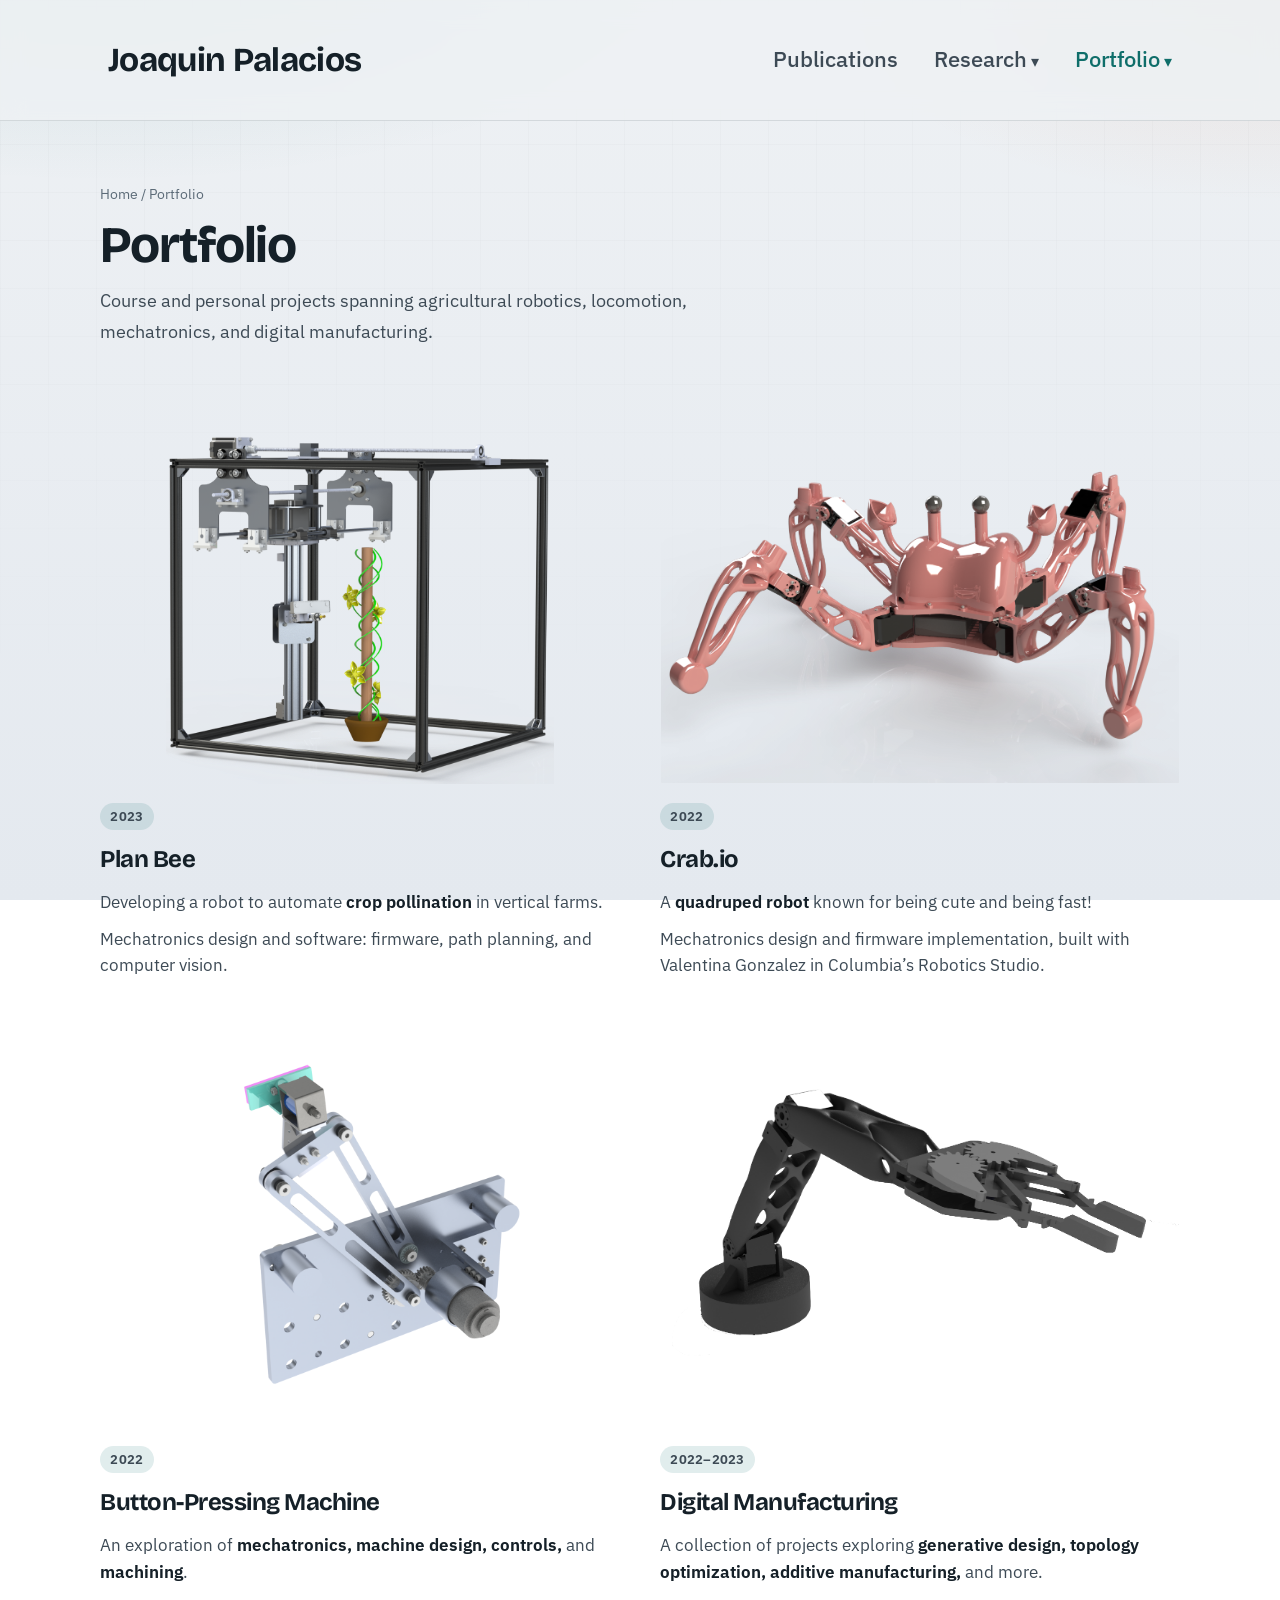
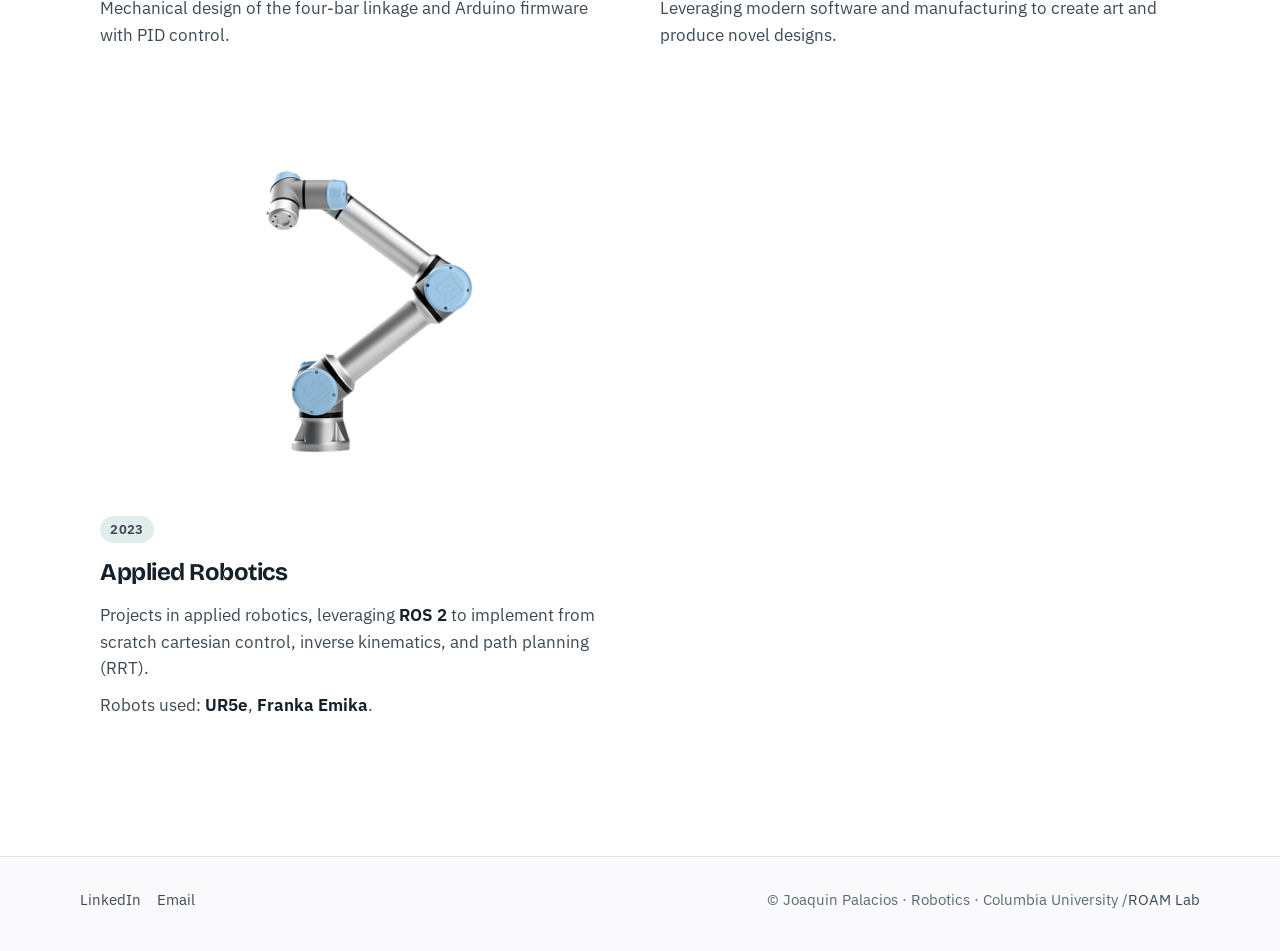
==== commit 4a31a1fb: "Format updates." ====
--- a/portfolio/index.html
+++ b/portfolio/index.html
@@ -8,7 +8,7 @@
   <link rel="preconnect" href="https://fonts.googleapis.com">
   <link rel="preconnect" href="https://fonts.gstatic.com" crossorigin>
   <link href="https://fonts.googleapis.com/css2?family=Bricolage+Grotesque:opsz,wght@12..96,500..800&family=IBM+Plex+Sans:wght@400;500;600;700&display=swap" rel="stylesheet">
-  <link rel="stylesheet" href="../assets/css/styles.css?v=37280140">
+  <link rel="stylesheet" href="../assets/css/styles.css?v=abb2a60c">
 </head>
 <body>
   <a class="skip-link" href="#content">Skip to content</a>
@@ -18,27 +18,25 @@
       <button class="nav-toggle" type="button" aria-expanded="false" aria-controls="site-nav">Menu</button>
       <nav class="nav" id="site-nav" aria-label="Primary">
         <a href="../#publications">Publications</a>
-        <details>
-          <summary>Research</summary>
+        <div class="nav-item has-menu">
+          <a class="nav-top" href="../research/">Research</a>
           <div class="submenu">
-            <a href="../research/">Overview</a>
           <a href="https://roamlab.github.io/ditto/" rel="noopener noreferrer">DITTO</a>
           <a href="../research/roam-hand-3/">ROAM Hand 3</a>
           <a href="../research/myhand-sci/">MyHand-SCI</a>
           <a href="../research/roam-hand/">ROAM Hand 1</a>
           </div>
-        </details>
-        <details>
-          <summary>Portfolio</summary>
+        </div>
+        <div class="nav-item has-menu">
+          <a class="nav-top" href="../portfolio/" aria-current="page">Portfolio</a>
           <div class="submenu">
-            <a href="../portfolio/" aria-current="page">Overview</a>
           <a href="../portfolio/plan-bee/">Plan Bee</a>
           <a href="../portfolio/crab-io/">Crab.io</a>
           <a href="../portfolio/button-pressing-machine/">Button-Pressing Machine</a>
+          <a href="../portfolio/digital-manufacturing/">Digital Manufacturing</a>
           <a href="../portfolio/applied-robotics/">Applied Robotics</a>
-          <a href="../portfolio/digital-manufacturing/">Digital Manufacturing</a>
           </div>
-        </details>
+        </div>
       </nav>
     </div>
   </header>
@@ -49,60 +47,60 @@
       <h1>Portfolio</h1>
       <p class="tagline">Course and personal projects spanning agricultural robotics, locomotion, mechatronics, and digital manufacturing.</p>
     </header>
-    <div class="showcase">
-      <article class="showcase-row reveal">
-        <a class="showcase-media" href="plan-bee/" tabindex="-1" aria-hidden="true">
+    <div class="research-grid">
+      <article class="research-card reveal">
+        <a class="research-media bare" href="plan-bee/" tabindex="-1" aria-hidden="true">
           <img src="../media/home/highlight-plan-bee.png" alt="Plan Bee" loading="lazy">
         </a>
-        <div class="showcase-copy">
+        <div class="research-copy">
           <p class="overview-year">2023</p>
           <h2><a href="plan-bee/">Plan Bee</a></h2>
           <p>Developing a robot to automate <strong>crop pollination</strong> in vertical farms.</p>
-          <a class="overview-link" href="plan-bee/">View project →</a>
+          <p>Mechatronics design and software: firmware, path planning, and computer vision.</p>
         </div>
       </article>
-      <article class="showcase-row reveal">
-        <a class="showcase-media" href="crab-io/" tabindex="-1" aria-hidden="true">
+      <article class="research-card reveal">
+        <a class="research-media bare" href="crab-io/" tabindex="-1" aria-hidden="true">
           <img src="../media/home/highlight-crab-io.png" alt="Crab.io" loading="lazy">
         </a>
-        <div class="showcase-copy">
+        <div class="research-copy">
           <p class="overview-year">2022</p>
           <h2><a href="crab-io/">Crab.io</a></h2>
           <p>A <strong>quadruped robot</strong> known for being cute and being fast!</p>
-          <a class="overview-link" href="crab-io/">View project →</a>
+          <p>Mechatronics design and firmware implementation, built with Valentina Gonzalez in Columbia’s Robotics Studio.</p>
         </div>
       </article>
-      <article class="showcase-row reveal">
-        <a class="showcase-media" href="button-pressing-machine/" tabindex="-1" aria-hidden="true">
+      <article class="research-card reveal">
+        <a class="research-media bare" href="button-pressing-machine/" tabindex="-1" aria-hidden="true">
           <img src="../media/home/highlight-button-pressing-machine.png" alt="Button-Pressing Machine" loading="lazy">
         </a>
-        <div class="showcase-copy">
+        <div class="research-copy">
           <p class="overview-year">2022</p>
           <h2><a href="button-pressing-machine/">Button-Pressing Machine</a></h2>
           <p>An exploration of <strong>mechatronics, machine design, controls,</strong> and <strong>machining</strong>.</p>
-          <a class="overview-link" href="button-pressing-machine/">View project →</a>
+          <p>Mechanical design of the four-bar linkage and Arduino firmware with PID control.</p>
         </div>
       </article>
-      <article class="showcase-row reveal">
-        <a class="showcase-media" href="applied-robotics/" tabindex="-1" aria-hidden="true">
-          <img src="../media/home/highlight-applied-robotics.png" alt="Applied Robotics" loading="lazy">
-        </a>
-        <div class="showcase-copy">
-          <p class="overview-year">2023</p>
-          <h2><a href="applied-robotics/">Applied Robotics</a></h2>
-          <p>Projects in applied robotics, leveraging <strong>ROS 2</strong> to implement from scratch cartesian control, inverse kinematics, and path planning (RRT).<br>Robots used: <strong>UR5e</strong>, <strong>Franka Emika</strong>.</p>
-          <a class="overview-link" href="applied-robotics/">View project →</a>
-        </div>
-      </article>
-      <article class="showcase-row reveal">
-        <a class="showcase-media" href="digital-manufacturing/" tabindex="-1" aria-hidden="true">
+      <article class="research-card reveal">
+        <a class="research-media bare" href="digital-manufacturing/" tabindex="-1" aria-hidden="true">
           <img src="../media/home/highlight-digital-manufacturing.png" alt="Digital Manufacturing" loading="lazy">
         </a>
-        <div class="showcase-copy">
+        <div class="research-copy">
           <p class="overview-year">2022–2023</p>
           <h2><a href="digital-manufacturing/">Digital Manufacturing</a></h2>
           <p>A collection of projects exploring <strong>generative design, topology optimization, additive manufacturing,</strong> and more.</p>
-          <a class="overview-link" href="digital-manufacturing/">View project →</a>
+          <p>Leveraging modern software and manufacturing to create art and produce novel designs.</p>
+        </div>
+      </article>
+      <article class="research-card reveal">
+        <a class="research-media bare" href="applied-robotics/" tabindex="-1" aria-hidden="true">
+          <img src="../media/home/highlight-applied-robotics-transparent.png" alt="Applied Robotics" loading="lazy">
+        </a>
+        <div class="research-copy">
+          <p class="overview-year">2023</p>
+          <h2><a href="applied-robotics/">Applied Robotics</a></h2>
+          <p>Projects in applied robotics, leveraging <strong>ROS 2</strong> to implement from scratch cartesian control, inverse kinematics, and path planning (RRT).</p>
+          <p>Robots used: <strong>UR5e</strong>, <strong>Franka Emika</strong>.</p>
         </div>
       </article>
     </div>
@@ -117,6 +115,6 @@
       <p>© Joaquin Palacios · Robotics · Columbia University / <a href="https://roam.me.columbia.edu/" rel="noopener noreferrer">ROAM Lab</a></p>
     </div>
   </footer>
-  <script src="../assets/js/main.js?v=7d8d8bed"></script>
+  <script src="../assets/js/main.js?v=f308d1f0"></script>
 </body>
 </html>
--- a/assets/css/styles.css
+++ b/assets/css/styles.css
@@ -182,29 +182,29 @@
   color: var(--accent);
 }
 
-.nav details {
+/* Research / Portfolio: the label links to the overview; hovering (or keyboard focus) reveals the projects. */
+.nav .has-menu {
   position: relative;
 }
 
-.nav summary {
-  list-style: none;
-  cursor: pointer;
-  color: var(--ink-soft);
-  font-size: var(--nav-link-size);
-  font-weight: 500;
-}
-
-.nav summary::-webkit-details-marker {
-  display: none;
-}
-
-.nav summary::after {
+.nav .nav-top::after {
   content: " ▾";
   font-size: 0.75em;
 }
 
-.nav details[open] summary {
+.nav .has-menu:hover > .nav-top,
+.nav .has-menu:focus-within > .nav-top {
   color: var(--accent);
+}
+
+/* Invisible bridge so the pointer can travel from the label to the dropdown without it closing. */
+.nav .has-menu::after {
+  content: "";
+  position: absolute;
+  left: 0;
+  right: 0;
+  top: 100%;
+  height: 0.75rem;
 }
 
 .nav .submenu {
@@ -219,6 +219,18 @@
   display: grid;
   gap: 0.15rem;
   z-index: 60;
+  opacity: 0;
+  visibility: hidden;
+  transform: translateY(-4px);
+  transition: opacity 0.15s ease, transform 0.15s ease, visibility 0s linear 0.15s;
+}
+
+.nav .has-menu:hover > .submenu,
+.nav .has-menu:focus-within > .submenu {
+  opacity: 1;
+  visibility: visible;
+  transform: none;
+  transition: opacity 0.15s ease, transform 0.15s ease, visibility 0s;
 }
 
 .nav .submenu a {
@@ -329,6 +341,17 @@
 .btn-ghost:hover {
   border-color: var(--accent);
   color: var(--accent);
+}
+
+/* Square logo buttons (LinkedIn, Email) sized to match the text buttons */
+.btn-icon {
+  padding: 0.7rem;
+}
+
+.btn-icon svg {
+  display: block;
+  width: 1.35rem;
+  height: 1.35rem;
 }
 
 .hero-media {
@@ -981,23 +1004,19 @@
 }
 
 /* Overview pages (Research, Portfolio) */
+/* Years stand out as a teal pill above each title */
 .overview-year {
-  margin: 0 0 0.35rem;
-  font-size: 0.8rem;
+  display: inline-block;
+  margin: 0 0 0.6rem;
+  padding: 0.2rem 0.65rem;
+  font-size: 0.82rem;
   font-weight: 650;
-  letter-spacing: 0.06em;
-  text-transform: uppercase;
+  letter-spacing: 0.02em;
   color: var(--accent);
-}
-
-.overview-link {
-  display: inline-block;
-  margin-top: 1rem;
-  font-weight: 600;
-  color: var(--accent);
-}
-
-.showcase-media,
+  background: var(--accent-soft);
+  border-radius: 999px;
+}
+
 .research-media {
   display: block;
   background: #fff;
@@ -1006,8 +1025,6 @@
   overflow: hidden;
 }
 
-.showcase-media img,
-.showcase-media video,
 .research-media img,
 .research-media video {
   display: block;
@@ -1018,77 +1035,46 @@
   transition: transform 0.4s ease;
 }
 
+/* Transparent renders sit directly on the page instead of a white panel. */
+.research-media.bare,
+.research-media.bare img {
+  background: transparent;
+  border-color: transparent;
+}
+
 /* Videos fill the frame instead of letterboxing. */
-.showcase-media video,
 .research-media video {
   object-fit: cover;
 }
 
-.showcase-media:hover img,
 .research-media:hover img {
   transform: scale(1.03);
 }
 
-.showcase-copy h2,
 .research-copy h2 {
   font-family: var(--font-display);
   letter-spacing: -0.02em;
   margin: 0 0 0.6rem;
 }
 
-.showcase-copy h2 a,
 .research-copy h2 a {
   color: var(--ink);
   text-decoration: none;
 }
 
-.showcase-copy h2 a:hover,
 .research-copy h2 a:hover {
   color: var(--accent);
 }
 
-.showcase-copy p,
 .research-copy p {
   margin: 0 0 0.6rem;
   color: var(--ink-soft);
   line-height: 1.6;
 }
 
-.showcase-copy p strong,
 .research-copy p strong {
   color: var(--ink);
   font-weight: 650;
-}
-
-/* Portfolio: large alternating image / text rows */
-.showcase {
-  display: grid;
-  gap: 4.5rem;
-  padding: 1rem 0 2rem;
-}
-
-.showcase-row {
-  display: grid;
-  grid-template-columns: minmax(0, 1.2fr) minmax(0, 1fr);
-  gap: 3rem;
-  align-items: center;
-}
-
-/* Odd rows put the image on the right; flip the columns so it keeps the wider track. */
-.showcase-row:nth-child(odd) {
-  grid-template-columns: minmax(0, 1fr) minmax(0, 1.2fr);
-}
-
-.showcase-row:nth-child(odd) .showcase-media {
-  order: 2;
-}
-
-.showcase-copy h2 {
-  font-size: clamp(1.7rem, 3vw, 2.3rem);
-}
-
-.showcase-copy p {
-  font-size: 1.05rem;
 }
 
 /* Research: two-column cards */
@@ -1108,20 +1094,6 @@
 }
 
 @media (max-width: 760px) {
-  .showcase {
-    gap: 3rem;
-  }
-
-  .showcase-row,
-  .showcase-row:nth-child(odd) {
-    grid-template-columns: 1fr;
-    gap: 1.25rem;
-  }
-
-  .showcase-row:nth-child(odd) .showcase-media {
-    order: 0;
-  }
-
   .research-grid {
     grid-template-columns: 1fr;
   }
@@ -1389,12 +1361,30 @@
     flex-wrap: wrap;
   }
 
+  /* Phone: the opened menu lists every project, indented under its section. */
+  .nav .nav-top::after,
+  .nav .has-menu::after {
+    content: none;
+  }
+
   .nav .submenu {
     position: static;
+    min-width: 0;
+    margin: 0.2rem 0 0.4rem;
+    padding: 0 0 0 1rem;
     box-shadow: none;
     border: 0;
+    border-left: 2px solid var(--line);
     background: transparent;
-    padding-left: 0.5rem;
+    opacity: 1;
+    visibility: visible;
+    transform: none;
+    transition: none;
+  }
+
+  .nav .submenu a {
+    padding: 0.35rem 0.5rem;
+    font-size: calc(var(--nav-link-size) * 0.85);
   }
 }
 
